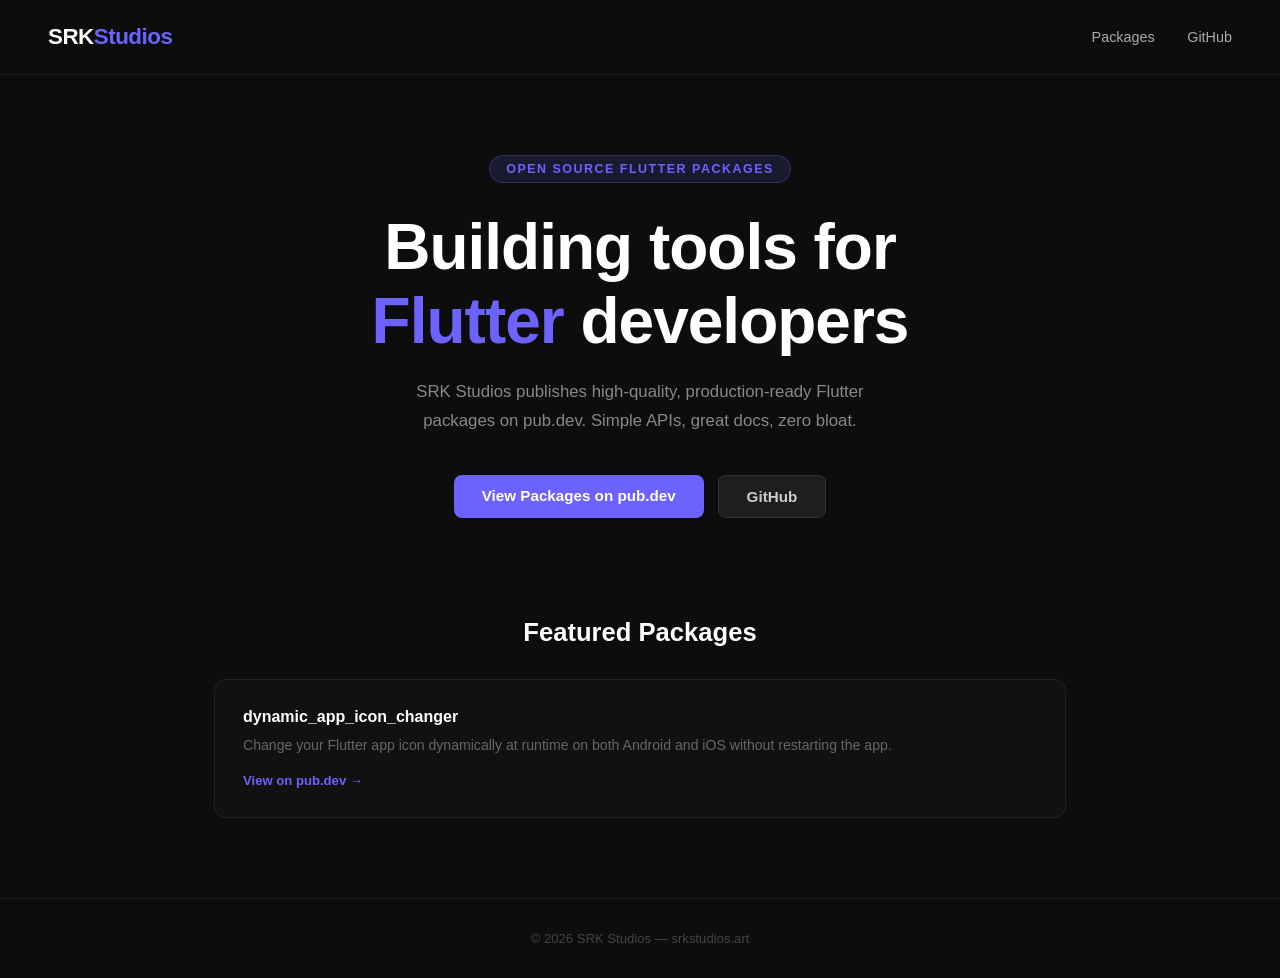
==== index.html @ 160085aa "first commit" ====
<!DOCTYPE html>
<html lang="en">
<head>
  <meta charset="UTF-8" />
  <meta name="viewport" content="width=device-width, initial-scale=1.0" />
  <title>SRK Studios</title>
  <style>
    *, *::before, *::after { box-sizing: border-box; margin: 0; padding: 0; }

    body {
      font-family: -apple-system, BlinkMacSystemFont, "Segoe UI", Roboto, sans-serif;
      background: #0d0d0d;
      color: #f0f0f0;
      min-height: 100vh;
      display: flex;
      flex-direction: column;
    }

    header {
      padding: 24px 48px;
      display: flex;
      align-items: center;
      justify-content: space-between;
      border-bottom: 1px solid #1e1e1e;
    }

    .logo {
      font-size: 1.4rem;
      font-weight: 700;
      letter-spacing: -0.5px;
      color: #fff;
    }

    .logo span {
      color: #6c63ff;
    }

    nav a {
      color: #aaa;
      text-decoration: none;
      margin-left: 28px;
      font-size: 0.9rem;
      transition: color 0.2s;
    }

    nav a:hover { color: #fff; }

    main {
      flex: 1;
      display: flex;
      flex-direction: column;
      align-items: center;
      justify-content: center;
      padding: 80px 24px;
      text-align: center;
    }

    .badge {
      display: inline-block;
      background: #1a1a2e;
      border: 1px solid #6c63ff44;
      color: #6c63ff;
      font-size: 0.78rem;
      font-weight: 600;
      letter-spacing: 1.5px;
      text-transform: uppercase;
      padding: 6px 16px;
      border-radius: 100px;
      margin-bottom: 28px;
    }

    h1 {
      font-size: clamp(2.4rem, 6vw, 4rem);
      font-weight: 800;
      line-height: 1.15;
      letter-spacing: -1px;
      color: #fff;
      max-width: 700px;
    }

    h1 span { color: #6c63ff; }

    p.sub {
      margin-top: 20px;
      color: #888;
      font-size: 1.05rem;
      max-width: 500px;
      line-height: 1.7;
    }

    .cta {
      margin-top: 40px;
      display: flex;
      gap: 14px;
      flex-wrap: wrap;
      justify-content: center;
    }

    .btn {
      padding: 12px 28px;
      border-radius: 8px;
      font-size: 0.95rem;
      font-weight: 600;
      text-decoration: none;
      transition: opacity 0.2s;
    }

    .btn:hover { opacity: 0.85; }

    .btn-primary {
      background: #6c63ff;
      color: #fff;
    }

    .btn-secondary {
      background: #1e1e1e;
      color: #ccc;
      border: 1px solid #333;
    }

    .packages {
      margin-top: 100px;
      width: 100%;
      max-width: 900px;
      padding: 0 24px;
    }

    .packages h2 {
      font-size: 1.6rem;
      font-weight: 700;
      margin-bottom: 32px;
      color: #fff;
    }

    .package-grid {
      display: grid;
      grid-template-columns: repeat(auto-fit, minmax(260px, 1fr));
      gap: 20px;
    }

    .package-card {
      background: #111;
      border: 1px solid #222;
      border-radius: 12px;
      padding: 28px;
      text-align: left;
      transition: border-color 0.2s;
    }

    .package-card:hover { border-color: #6c63ff66; }

    .package-card h3 {
      font-size: 1rem;
      font-weight: 700;
      color: #fff;
      margin-bottom: 8px;
    }

    .package-card p {
      font-size: 0.88rem;
      color: #666;
      line-height: 1.6;
    }

    .package-card a {
      display: inline-block;
      margin-top: 16px;
      font-size: 0.82rem;
      color: #6c63ff;
      text-decoration: none;
      font-weight: 600;
    }

    .package-card a:hover { text-decoration: underline; }

    footer {
      padding: 32px 48px;
      border-top: 1px solid #1e1e1e;
      text-align: center;
      color: #444;
      font-size: 0.82rem;
    }
  </style>
</head>
<body>

  <header>
    <div class="logo">SRK<span>Studios</span></div>
    <nav>
      <a href="https://pub.dev/publishers/srkstudios.art/packages" target="_blank">Packages</a>
      <a href="https://github.com/angryevilloser3086" target="_blank">GitHub</a>
    </nav>
  </header>

  <main>
    <div class="badge">Open Source Flutter Packages</div>
    <h1>Building tools for <span>Flutter</span> developers</h1>
    <p class="sub">
      SRK Studios publishes high-quality, production-ready Flutter packages
      on pub.dev. Simple APIs, great docs, zero bloat.
    </p>
    <div class="cta">
      <a class="btn btn-primary" href="https://pub.dev/publishers/srkstudios.art/packages" target="_blank">
        View Packages on pub.dev
      </a>
      <a class="btn btn-secondary" href="https://github.com/angryevilloser3086" target="_blank">
        GitHub
      </a>
    </div>

    <div class="packages">
      <h2>Featured Packages</h2>
      <div class="package-grid">
        <div class="package-card">
          <h3>dynamic_app_icon_changer</h3>
          <p>Change your Flutter app icon dynamically at runtime on both Android and iOS without restarting the app.</p>
          <a href="https://pub.dev/packages/dynamic_app_icon_changer" target="_blank">View on pub.dev →</a>
        </div>
      </div>
    </div>
  </main>

  <footer>
    &copy; 2026 SRK Studios &mdash; srkstudios.art
  </footer>

</body>
</html>
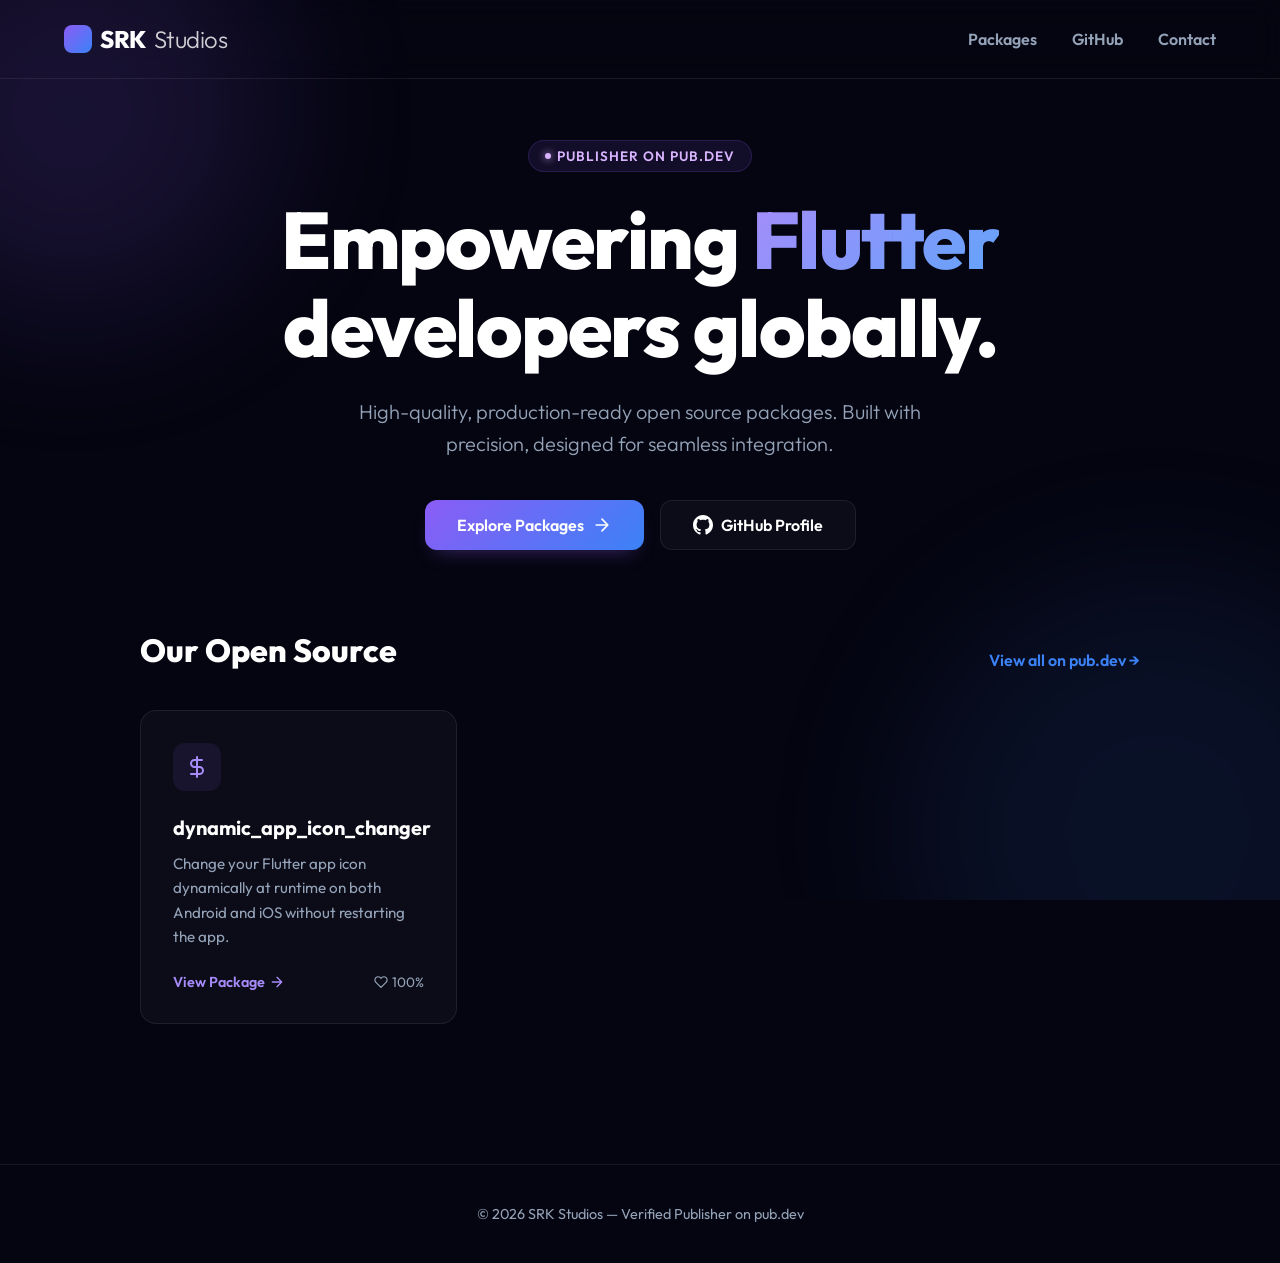
==== commit a4298bc9: "feat: Redesign the landing page with a modern aesthetic, ambient background effects, and updated con" ====
--- a/index.html
+++ b/index.html
@@ -1,228 +1,497 @@
 <!DOCTYPE html>
 <html lang="en">
 <head>
-  <meta charset="UTF-8" />
-  <meta name="viewport" content="width=device-width, initial-scale=1.0" />
-  <title>SRK Studios</title>
-  <style>
-    *, *::before, *::after { box-sizing: border-box; margin: 0; padding: 0; }
-
-    body {
-      font-family: -apple-system, BlinkMacSystemFont, "Segoe UI", Roboto, sans-serif;
-      background: #0d0d0d;
-      color: #f0f0f0;
-      min-height: 100vh;
-      display: flex;
-      flex-direction: column;
-    }
-
-    header {
-      padding: 24px 48px;
-      display: flex;
-      align-items: center;
-      justify-content: space-between;
-      border-bottom: 1px solid #1e1e1e;
-    }
-
-    .logo {
-      font-size: 1.4rem;
-      font-weight: 700;
-      letter-spacing: -0.5px;
-      color: #fff;
-    }
-
-    .logo span {
-      color: #6c63ff;
-    }
-
-    nav a {
-      color: #aaa;
-      text-decoration: none;
-      margin-left: 28px;
-      font-size: 0.9rem;
-      transition: color 0.2s;
-    }
-
-    nav a:hover { color: #fff; }
-
-    main {
-      flex: 1;
-      display: flex;
-      flex-direction: column;
-      align-items: center;
-      justify-content: center;
-      padding: 80px 24px;
-      text-align: center;
-    }
-
-    .badge {
-      display: inline-block;
-      background: #1a1a2e;
-      border: 1px solid #6c63ff44;
-      color: #6c63ff;
-      font-size: 0.78rem;
-      font-weight: 600;
-      letter-spacing: 1.5px;
-      text-transform: uppercase;
-      padding: 6px 16px;
-      border-radius: 100px;
-      margin-bottom: 28px;
-    }
-
-    h1 {
-      font-size: clamp(2.4rem, 6vw, 4rem);
-      font-weight: 800;
-      line-height: 1.15;
-      letter-spacing: -1px;
-      color: #fff;
-      max-width: 700px;
-    }
-
-    h1 span { color: #6c63ff; }
-
-    p.sub {
-      margin-top: 20px;
-      color: #888;
-      font-size: 1.05rem;
-      max-width: 500px;
-      line-height: 1.7;
-    }
-
-    .cta {
-      margin-top: 40px;
-      display: flex;
-      gap: 14px;
-      flex-wrap: wrap;
-      justify-content: center;
-    }
-
-    .btn {
-      padding: 12px 28px;
-      border-radius: 8px;
-      font-size: 0.95rem;
-      font-weight: 600;
-      text-decoration: none;
-      transition: opacity 0.2s;
-    }
-
-    .btn:hover { opacity: 0.85; }
-
-    .btn-primary {
-      background: #6c63ff;
-      color: #fff;
-    }
-
-    .btn-secondary {
-      background: #1e1e1e;
-      color: #ccc;
-      border: 1px solid #333;
-    }
-
-    .packages {
-      margin-top: 100px;
-      width: 100%;
-      max-width: 900px;
-      padding: 0 24px;
-    }
-
-    .packages h2 {
-      font-size: 1.6rem;
-      font-weight: 700;
-      margin-bottom: 32px;
-      color: #fff;
-    }
-
-    .package-grid {
-      display: grid;
-      grid-template-columns: repeat(auto-fit, minmax(260px, 1fr));
-      gap: 20px;
-    }
-
-    .package-card {
-      background: #111;
-      border: 1px solid #222;
-      border-radius: 12px;
-      padding: 28px;
-      text-align: left;
-      transition: border-color 0.2s;
-    }
-
-    .package-card:hover { border-color: #6c63ff66; }
-
-    .package-card h3 {
-      font-size: 1rem;
-      font-weight: 700;
-      color: #fff;
-      margin-bottom: 8px;
-    }
-
-    .package-card p {
-      font-size: 0.88rem;
-      color: #666;
-      line-height: 1.6;
-    }
-
-    .package-card a {
-      display: inline-block;
-      margin-top: 16px;
-      font-size: 0.82rem;
-      color: #6c63ff;
-      text-decoration: none;
-      font-weight: 600;
-    }
-
-    .package-card a:hover { text-decoration: underline; }
-
-    footer {
-      padding: 32px 48px;
-      border-top: 1px solid #1e1e1e;
-      text-align: center;
-      color: #444;
-      font-size: 0.82rem;
-    }
-  </style>
+    <meta charset="UTF-8" />
+    <meta name="viewport" content="width=device-width, initial-scale=1.0" />
+    <meta name="description" content="SRK Studios - High-quality Open Source Flutter Packages." />
+    <title>SRK Studios | Open Source Flutter Packages</title>
+    <!-- Fonts -->
+    <link rel="preconnect" href="https://fonts.googleapis.com">
+    <link rel="preconnect" href="https://fonts.gstatic.com" crossorigin>
+    <link href="https://fonts.googleapis.com/css2?family=Outfit:wght@300;400;600;800&display=swap" rel="stylesheet">
+    <style>
+        :root {
+            --bg-color: #050511;
+            --text-primary: #ffffff;
+            --text-secondary: #94a3b8;
+            --accent-glow: rgba(139, 92, 246, 0.4);
+            --accent-color: #8b5cf6;
+            --accent-secondary: #3b82f6;
+            --card-bg: rgba(255, 255, 255, 0.03);
+            --card-border: rgba(255, 255, 255, 0.08);
+            --transition: all 0.3s cubic-bezier(0.4, 0, 0.2, 1);
+        }
+
+        * {
+            margin: 0;
+            padding: 0;
+            box-sizing: border-box;
+            font-family: 'Outfit', sans-serif;
+        }
+
+        body {
+            background-color: var(--bg-color);
+            color: var(--text-primary);
+            overflow-x: hidden;
+            min-height: 100vh;
+            display: flex;
+            flex-direction: column;
+        }
+
+        /* Ambient Background */
+        .ambient-bg {
+            position: fixed;
+            top: 0;
+            left: 0;
+            width: 100vw;
+            height: 100vh;
+            z-index: -1;
+            overflow: hidden;
+        }
+
+        .orb {
+            position: absolute;
+            border-radius: 50%;
+            filter: blur(80px);
+            opacity: 0.5;
+            animation: float 20s infinite ease-in-out alternate;
+        }
+
+        .orb-1 {
+            width: 400px;
+            height: 400px;
+            background: rgba(139, 92, 246, 0.3);
+            top: -10%;
+            left: -10%;
+        }
+
+        .orb-2 {
+            width: 500px;
+            height: 500px;
+            background: rgba(59, 130, 246, 0.2);
+            bottom: -20%;
+            right: -10%;
+            animation-delay: -5s;
+        }
+
+        @keyframes float {
+            0% { transform: translate(0, 0) scale(1); }
+            50% { transform: translate(50px, 50px) scale(1.1); }
+            100% { transform: translate(-30px, 80px) scale(0.9); }
+        }
+
+        /* Header */
+        header {
+            padding: 24px 5%;
+            display: flex;
+            justify-content: space-between;
+            align-items: center;
+            backdrop-filter: blur(12px);
+            -webkit-backdrop-filter: blur(12px);
+            border-bottom: 1px solid var(--card-border);
+            position: fixed;
+            width: 100%;
+            top: 0;
+            z-index: 100;
+        }
+
+        .logo {
+            font-size: 1.5rem;
+            font-weight: 800;
+            letter-spacing: -0.5px;
+            display: flex;
+            align-items: center;
+            gap: 8px;
+        }
+
+        .logo-icon {
+            width: 28px;
+            height: 28px;
+            background: linear-gradient(135deg, var(--accent-color), var(--accent-secondary));
+            border-radius: 8px;
+            display: inline-block;
+        }
+
+        nav a {
+            color: var(--text-secondary);
+            text-decoration: none;
+            margin-left: 32px;
+            font-size: 1rem;
+            font-weight: 600;
+            transition: var(--transition);
+        }
+
+        nav a:hover {
+            color: var(--text-primary);
+            text-shadow: 0 0 10px rgba(255,255,255,0.3);
+        }
+
+        /* Main Content */
+        main {
+            flex: 1;
+            padding: 140px 5% 80px;
+            display: flex;
+            flex-direction: column;
+            align-items: center;
+        }
+
+        /* Hero */
+        .hero {
+            text-align: center;
+            max-width: 800px;
+            margin-bottom: 80px;
+            animation: fadeUp 1s cubic-bezier(0.16, 1, 0.3, 1) forwards;
+            opacity: 0;
+            transform: translateY(30px);
+        }
+
+        .badge {
+            display: inline-flex;
+            align-items: center;
+            gap: 6px;
+            background: rgba(139, 92, 246, 0.1);
+            border: 1px solid rgba(139, 92, 246, 0.2);
+            color: #d8b4fe;
+            padding: 6px 16px;
+            border-radius: 100px;
+            font-size: 0.85rem;
+            font-weight: 600;
+            letter-spacing: 1px;
+            text-transform: uppercase;
+            margin-bottom: 24px;
+        }
+
+        .badge::before {
+            content: '';
+            width: 6px;
+            height: 6px;
+            background-color: #d8b4fe;
+            border-radius: 50%;
+            box-shadow: 0 0 8px #d8b4fe;
+        }
+
+        h1 {
+            font-size: clamp(3rem, 8vw, 5rem);
+            font-weight: 800;
+            line-height: 1.1;
+            letter-spacing: -1.5px;
+            margin-bottom: 24px;
+        }
+
+        h1 .gradient-text {
+            background: linear-gradient(135deg, #a78bfa 0%, #60a5fa 100%);
+            -webkit-background-clip: text;
+            -webkit-text-fill-color: transparent;
+            background-clip: text;
+        }
+
+        .sub-desc {
+            font-size: clamp(1.1rem, 3vw, 1.25rem);
+            color: var(--text-secondary);
+            line-height: 1.6;
+            margin-bottom: 40px;
+            font-weight: 300;
+            max-width: 600px;
+            margin-inline: auto;
+        }
+
+        .cta-group {
+            display: flex;
+            gap: 16px;
+            justify-content: center;
+            flex-wrap: wrap;
+        }
+
+        .btn {
+            padding: 14px 32px;
+            border-radius: 12px;
+            font-size: 1rem;
+            font-weight: 600;
+            text-decoration: none;
+            transition: var(--transition);
+            display: inline-flex;
+            align-items: center;
+            gap: 8px;
+        }
+
+        .btn-primary {
+            background: linear-gradient(135deg, var(--accent-color), var(--accent-secondary));
+            color: #fff;
+            box-shadow: 0 10px 20px -10px var(--accent-glow);
+        }
+
+        .btn-primary:hover {
+            transform: translateY(-2px);
+            box-shadow: 0 15px 25px -10px var(--accent-glow);
+            filter: brightness(1.1);
+        }
+
+        .btn-secondary {
+            background: var(--card-bg);
+            color: var(--text-primary);
+            border: 1px solid var(--card-border);
+            backdrop-filter: blur(10px);
+        }
+
+        .btn-secondary:hover {
+            background: rgba(255, 255, 255, 0.08);
+            transform: translateY(-2px);
+        }
+
+        /* Packages Section */
+        .packages {
+            width: 100%;
+            max-width: 1000px;
+            animation: fadeUp 1s cubic-bezier(0.16, 1, 0.3, 1) 0.2s forwards;
+            opacity: 0;
+            transform: translateY(30px);
+        }
+
+        .section-header {
+            display: flex;
+            justify-content: space-between;
+            align-items: flex-end;
+            margin-bottom: 40px;
+        }
+
+        .packages h2 {
+            font-size: 2rem;
+            font-weight: 800;
+        }
+
+        .view-all {
+            color: var(--accent-secondary);
+            font-weight: 600;
+            text-decoration: none;
+        }
+
+        .view-all:hover {
+            text-decoration: underline;
+        }
+
+        .grid {
+            display: grid;
+            grid-template-columns: repeat(auto-fill, minmax(300px, 1fr));
+            gap: 24px;
+        }
+
+        .card {
+            background: var(--card-bg);
+            border: 1px solid var(--card-border);
+            border-radius: 16px;
+            padding: 32px;
+            backdrop-filter: blur(10px);
+            transition: var(--transition);
+            position: relative;
+            overflow: hidden;
+            display: flex;
+            flex-direction: column;
+        }
+
+        .card::before {
+            content: '';
+            position: absolute;
+            top: 0;
+            left: 0;
+            width: 100%;
+            height: 4px;
+            background: linear-gradient(90deg, var(--accent-color), var(--accent-secondary));
+            opacity: 0;
+            transition: var(--transition);
+        }
+
+        .card:hover {
+            transform: translateY(-5px);
+            border-color: rgba(139, 92, 246, 0.3);
+            box-shadow: 0 20px 40px -20px rgba(0,0,0,0.5);
+        }
+
+        .card:hover::before {
+            opacity: 1;
+        }
+
+        .card-icon {
+            width: 48px;
+            height: 48px;
+            background: rgba(139, 92, 246, 0.1);
+            border-radius: 12px;
+            display: flex;
+            align-items: center;
+            justify-content: center;
+            margin-bottom: 24px;
+            color: #a78bfa;
+        }
+
+        .card h3 {
+            font-size: 1.25rem;
+            margin-bottom: 12px;
+        }
+
+        .card p {
+            color: var(--text-secondary);
+            font-size: 0.95rem;
+            line-height: 1.6;
+            margin-bottom: 24px;
+            flex-grow: 1;
+        }
+
+        .card-footer {
+            display: flex;
+            align-items: center;
+            justify-content: space-between;
+            margin-top: auto;
+        }
+
+        .card-link {
+            color: #a78bfa;
+            font-weight: 600;
+            text-decoration: none;
+            font-size: 0.9rem;
+            display: inline-flex;
+            align-items: center;
+            gap: 4px;
+            transition: var(--transition);
+        }
+
+        .card-link:hover {
+            color: #fff;
+            gap: 8px;
+        }
+
+        .stats {
+            display: flex;
+            gap: 12px;
+            font-size: 0.85rem;
+            color: var(--text-secondary);
+        }
+
+        .stat {
+            display: flex;
+            align-items: center;
+            gap: 4px;
+        }
+
+        /* Footer */
+        footer {
+            padding: 40px 5%;
+            text-align: center;
+            border-top: 1px solid var(--card-border);
+            color: var(--text-secondary);
+            font-size: 0.9rem;
+            margin-top: 60px;
+        }
+
+        /* Animations */
+        @keyframes fadeUp {
+            from { opacity: 0; transform: translateY(30px); }
+            to { opacity: 1; transform: translateY(0); }
+        }
+
+        @media (max-width: 768px) {
+            header {
+                flex-direction: column;
+                gap: 16px;
+                padding: 16px;
+            }
+            nav {
+                display: flex;
+                gap: 16px;
+            }
+            nav a {
+                margin-left: 0;
+            }
+            main {
+                padding-top: 120px;
+            }
+        }
+    </style>
 </head>
 <body>
 
-  <header>
-    <div class="logo">SRK<span>Studios</span></div>
-    <nav>
-      <a href="https://pub.dev/publishers/srkstudios.art/packages" target="_blank">Packages</a>
-      <a href="https://github.com/angryevilloser3086" target="_blank">GitHub</a>
-    </nav>
-  </header>
-
-  <main>
-    <div class="badge">Open Source Flutter Packages</div>
-    <h1>Building tools for <span>Flutter</span> developers</h1>
-    <p class="sub">
-      SRK Studios publishes high-quality, production-ready Flutter packages
-      on pub.dev. Simple APIs, great docs, zero bloat.
-    </p>
-    <div class="cta">
-      <a class="btn btn-primary" href="https://pub.dev/publishers/srkstudios.art/packages" target="_blank">
-        View Packages on pub.dev
-      </a>
-      <a class="btn btn-secondary" href="https://github.com/angryevilloser3086" target="_blank">
-        GitHub
-      </a>
+    <div class="ambient-bg">
+        <div class="orb orb-1"></div>
+        <div class="orb orb-2"></div>
     </div>
 
-    <div class="packages">
-      <h2>Featured Packages</h2>
-      <div class="package-grid">
-        <div class="package-card">
-          <h3>dynamic_app_icon_changer</h3>
-          <p>Change your Flutter app icon dynamically at runtime on both Android and iOS without restarting the app.</p>
-          <a href="https://pub.dev/packages/dynamic_app_icon_changer" target="_blank">View on pub.dev →</a>
+    <header>
+        <div class="logo">
+            <span class="logo-icon"></span>
+            SRK<span style="font-weight:300;opacity:0.8;">Studios</span>
         </div>
-      </div>
-    </div>
-  </main>
-
-  <footer>
-    &copy; 2026 SRK Studios &mdash; srkstudios.art
-  </footer>
-
+        <nav>
+            <a href="#packages">Packages</a>
+            <a href="https://github.com/angryevilloser3086" target="_blank">GitHub</a>
+            <a href="mailto:contact@srkstudios.art">Contact</a>
+        </nav>
+    </header>
+
+    <main>
+        <div class="hero">
+            <div class="badge">Publisher on pub.dev</div>
+            <h1>Empowering <span class="gradient-text">Flutter</span> developers globally.</h1>
+            <p class="sub-desc">
+                High-quality, production-ready open source packages. 
+                Built with precision, designed for seamless integration.
+            </p>
+            <div class="cta-group">
+                <a href="https://pub.dev/publishers/srkstudios.art/packages" class="btn btn-primary" target="_blank">
+                    Explore Packages
+                    <svg width="20" height="20" viewBox="0 0 24 24" fill="none" stroke="currentColor" stroke-width="2" stroke-linecap="round" stroke-linejoin="round"><path d="M5 12h14M12 5l7 7-7 7"/></svg>
+                </a>
+                <a href="https://github.com/angryevilloser3086" class="btn btn-secondary" target="_blank">
+                    <svg width="20" height="20" viewBox="0 0 24 24" fill="currentColor"><path d="M12 0c-6.626 0-12 5.373-12 12 0 5.302 3.438 9.8 8.207 11.387.599.111.793-.261.793-.577v-2.234c-3.338.726-4.033-1.416-4.033-1.416-.546-1.387-1.333-1.756-1.333-1.756-1.089-.745.083-.729.083-.729 1.205.084 1.839 1.237 1.839 1.237 1.07 1.834 2.807 1.304 3.492.997.107-.775.418-1.305.762-1.604-2.665-.305-5.467-1.334-5.467-5.931 0-1.311.469-2.381 1.236-3.221-.124-.303-.535-1.524.117-3.176 0 0 1.008-.322 3.301 1.23.957-.266 1.983-.399 3.003-.404 1.02.005 2.047.138 3.006.404 2.291-1.552 3.297-1.23 3.297-1.23.653 1.653.242 2.874.118 3.176.77.84 1.235 1.911 1.235 3.221 0 4.609-2.807 5.624-5.479 5.921.43.372.823 1.102.823 2.222v3.293c0 .319.192.694.801.576 4.765-1.589 8.199-6.086 8.199-11.386 0-6.627-5.373-12-12-12z"/></svg>
+                    GitHub Profile
+                </a>
+            </div>
+        </div>
+
+        <div class="packages" id="packages">
+            <div class="section-header">
+                <h2>Our Open Source</h2>
+                <a href="https://pub.dev/publishers/srkstudios.art/packages" class="view-all" target="_blank">View all on pub.dev →</a>
+            </div>
+            
+            <div class="grid">
+                <!-- Package 1 -->
+                <div class="card">
+                    <div class="card-icon">
+                        <svg width="24" height="24" viewBox="0 0 24 24" fill="none" stroke="currentColor" stroke-width="2" stroke-linecap="round" stroke-linejoin="round"><path d="M12 2v20M17 5H9.5a3.5 3.5 0 0 0 0 7h5a3.5 3.5 0 0 1 0 7H6"/></svg>
+                    </div>
+                    <h3>dynamic_app_icon_changer</h3>
+                    <p>Change your Flutter app icon dynamically at runtime on both Android and iOS without restarting the app.</p>
+                    <div class="card-footer">
+                        <a href="https://pub.dev/packages/dynamic_app_icon_changer" class="card-link" target="_blank">
+                            View Package
+                            <svg width="16" height="16" viewBox="0 0 24 24" fill="none" stroke="currentColor" stroke-width="2" stroke-linecap="round" stroke-linejoin="round"><path d="M5 12h14M12 5l7 7-7 7"/></svg>
+                        </a>
+                        <div class="stats">
+                            <div class="stat">
+                                <svg width="14" height="14" viewBox="0 0 24 24" fill="none" stroke="currentColor" stroke-width="2"><path d="M20.84 4.61a5.5 5.5 0 0 0-7.78 0L12 5.67l-1.06-1.06a5.5 5.5 0 0 0-7.78 7.78l1.06 1.06L12 21.23l7.78-7.78 1.06-1.06a5.5 5.5 0 0 0 0-7.78z"/></svg>
+                                100%
+                            </div>
+                        </div>
+                    </div>
+                </div>
+
+                <!-- Add more packages here in the future if needed -->
+            </div>
+        </div>
+    </main>
+
+    <footer>
+        <p>&copy; 2026 SRK Studios &mdash; Verified Publisher on pub.dev</p>
+    </footer>
+
+    <script>
+        // Micro-animations for interacting with the page
+        document.querySelectorAll('a[href^="#"]').forEach(anchor => {
+            anchor.addEventListener('click', function (e) {
+                e.preventDefault();
+                document.querySelector(this.getAttribute('href')).scrollIntoView({
+                    behavior: 'smooth'
+                });
+            });
+        });
+    </script>
 </body>
 </html>
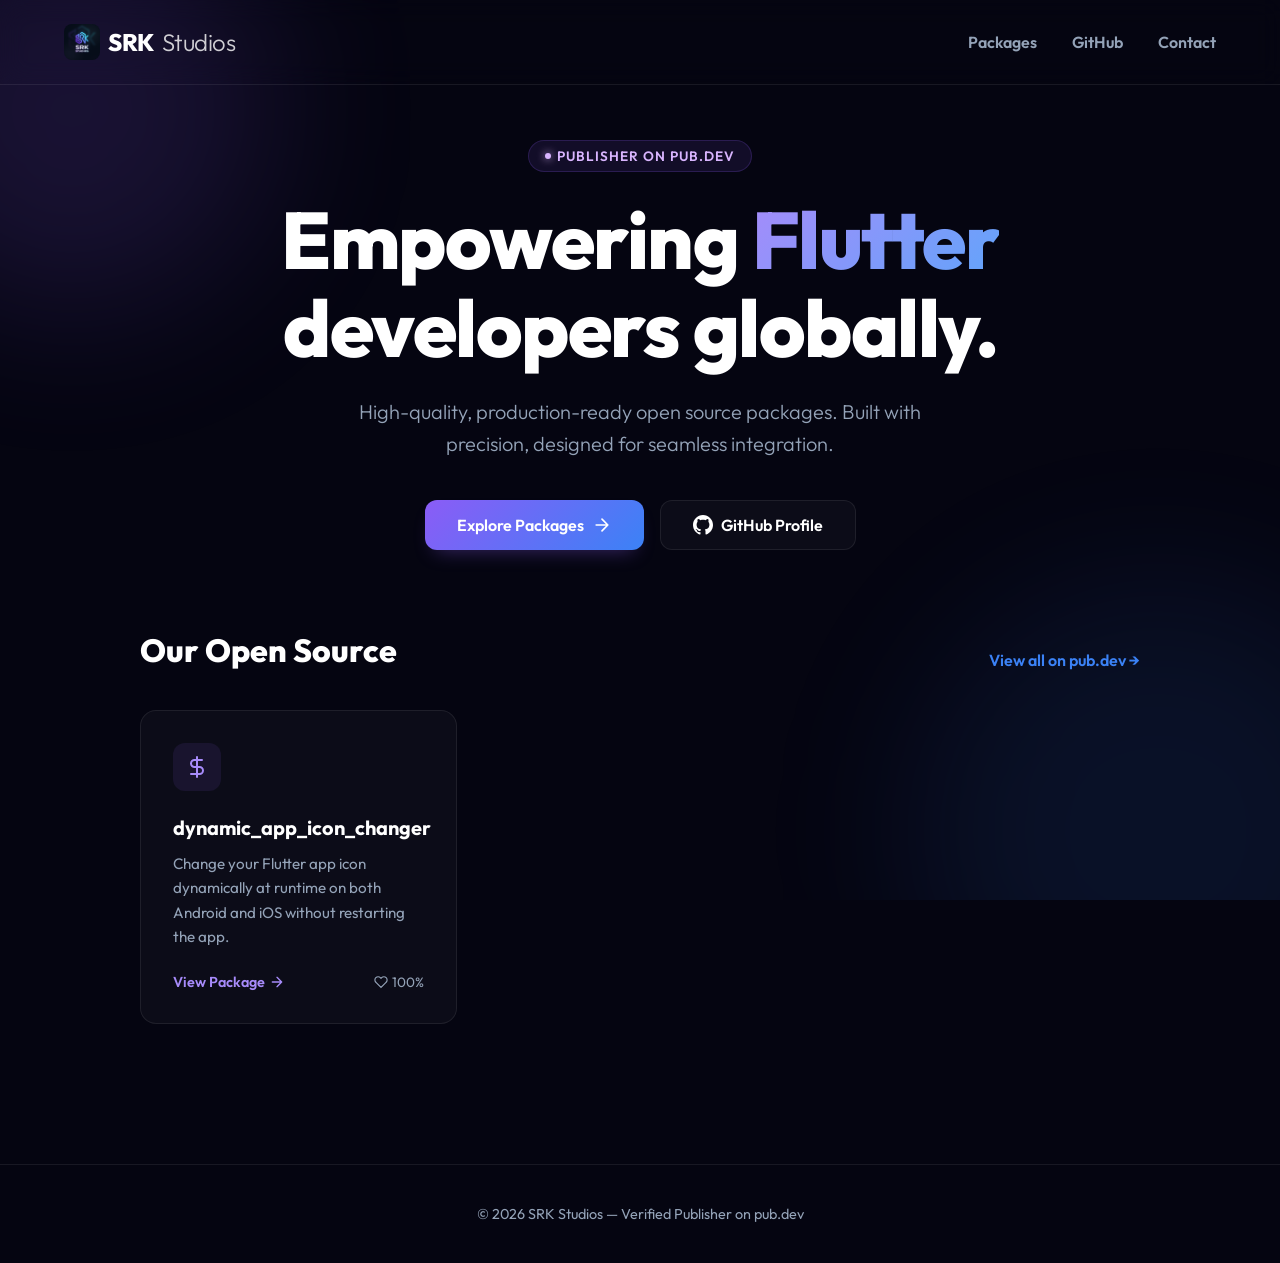
==== commit 42bbe9c3: "feat: Add application and SRK Studios logo images." ====
--- a/index.html
+++ b/index.html
@@ -104,10 +104,9 @@
             gap: 8px;
         }
 
-        .logo-icon {
-            width: 28px;
-            height: 28px;
-            background: linear-gradient(135deg, var(--accent-color), var(--accent-secondary));
+        .logo-img {
+            height: 36px;
+            width: auto;
             border-radius: 8px;
             display: inline-block;
         }
@@ -415,7 +414,7 @@
 
     <header>
         <div class="logo">
-            <span class="logo-icon"></span>
+            <img class="logo-img" src="logo.png" alt="SRK Studios Logo">
             SRK<span style="font-weight:300;opacity:0.8;">Studios</span>
         </div>
         <nav>
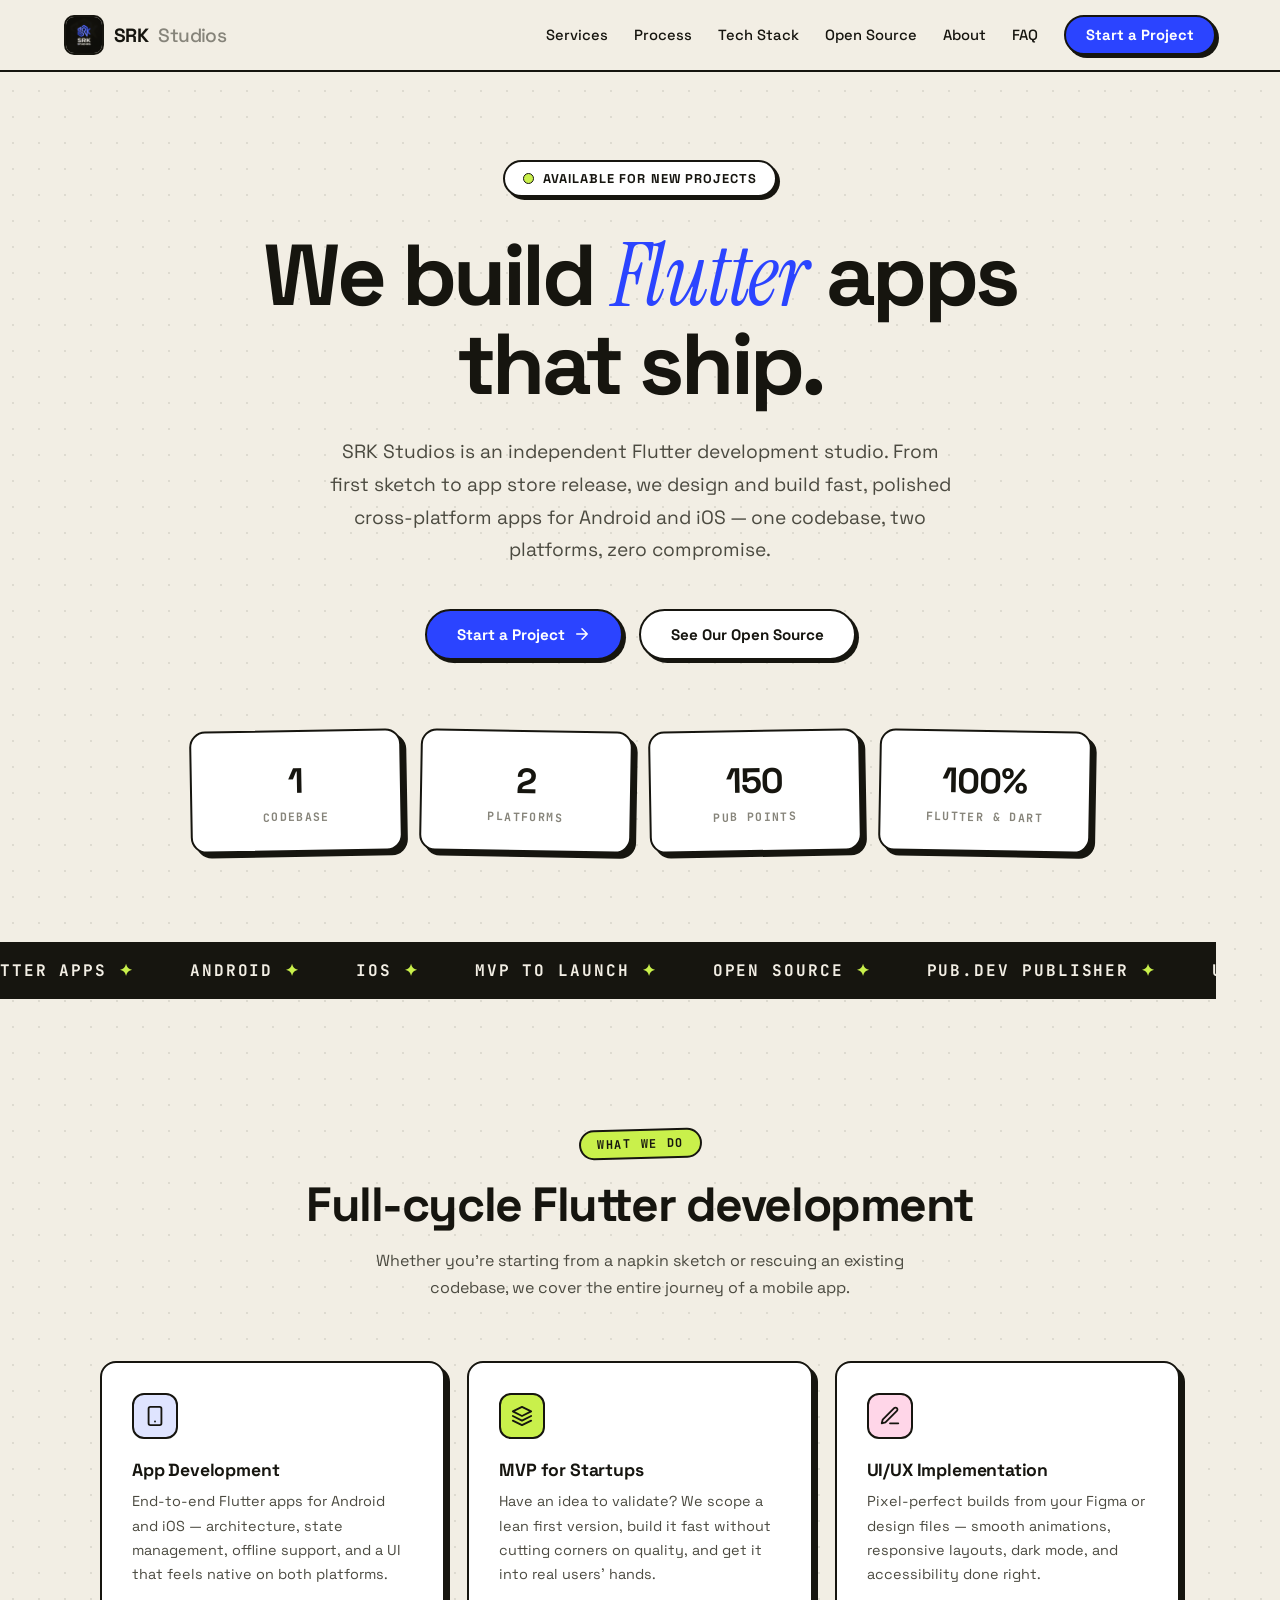
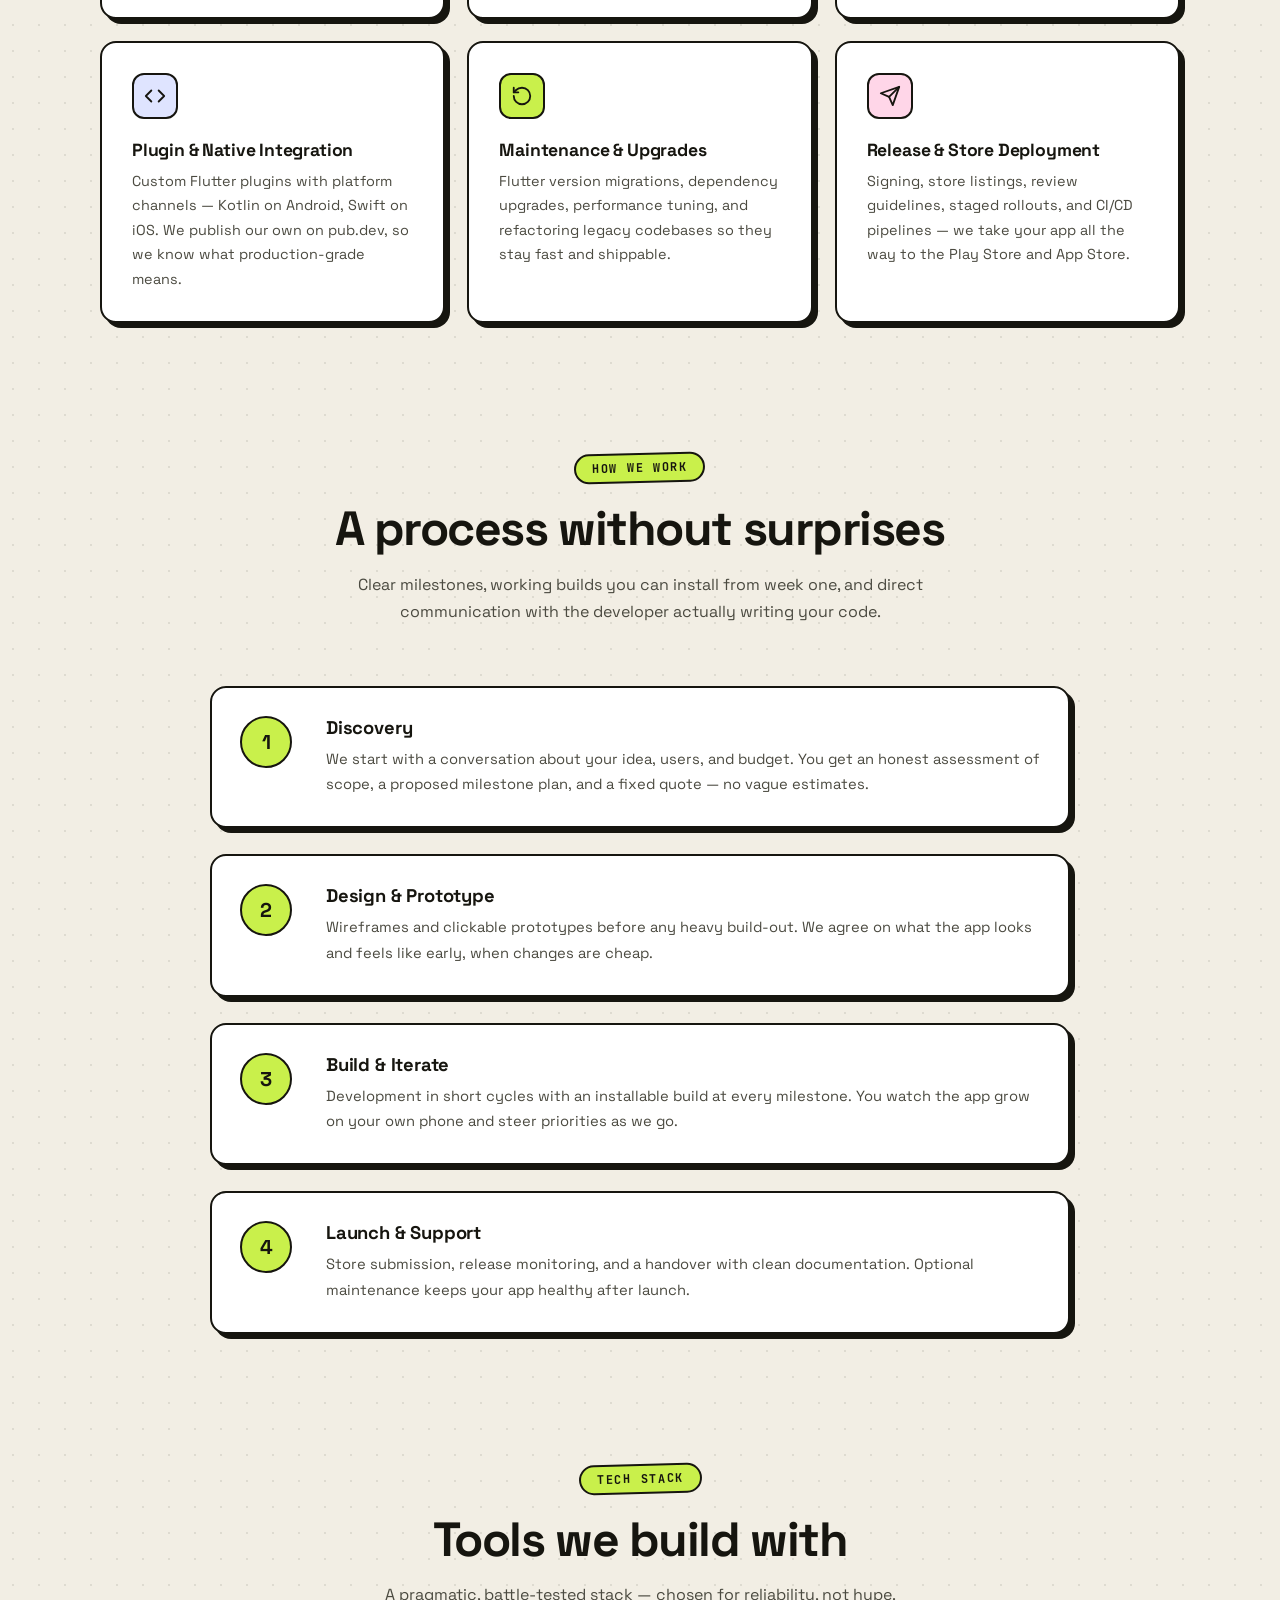
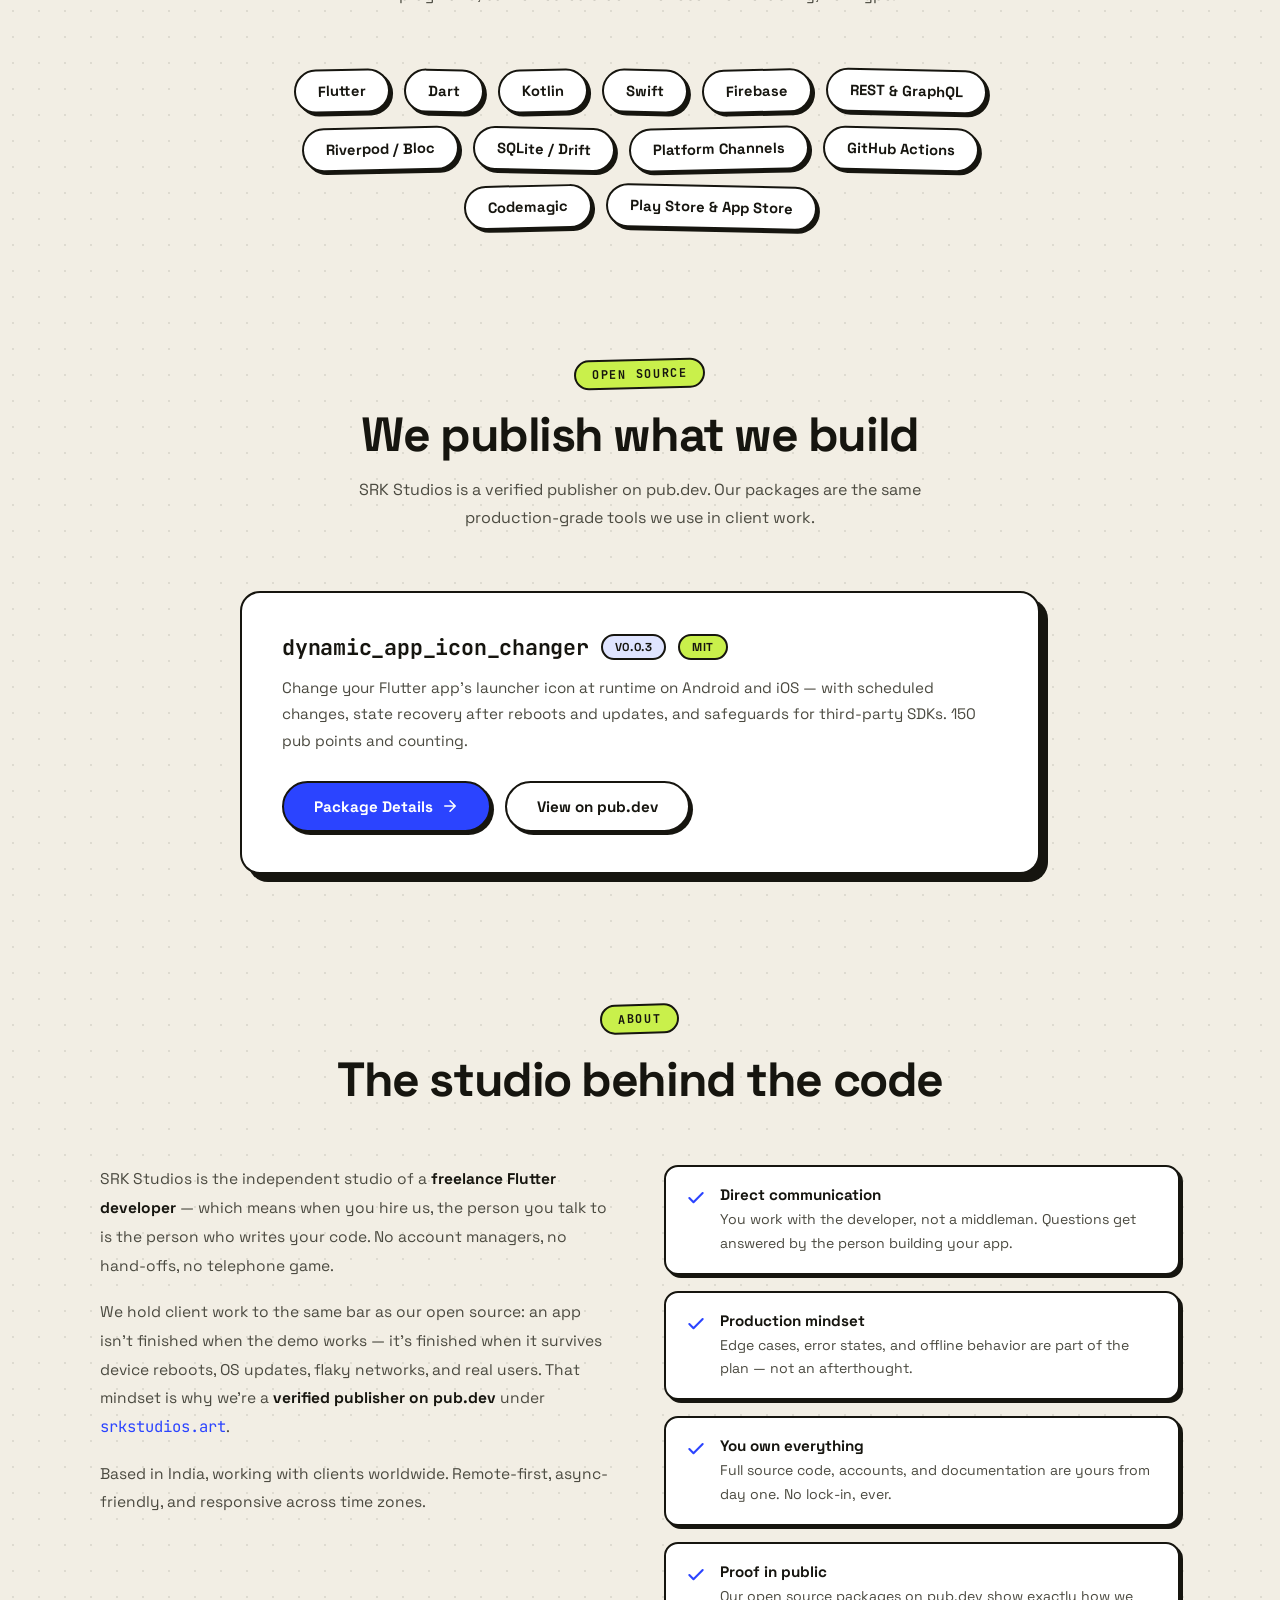
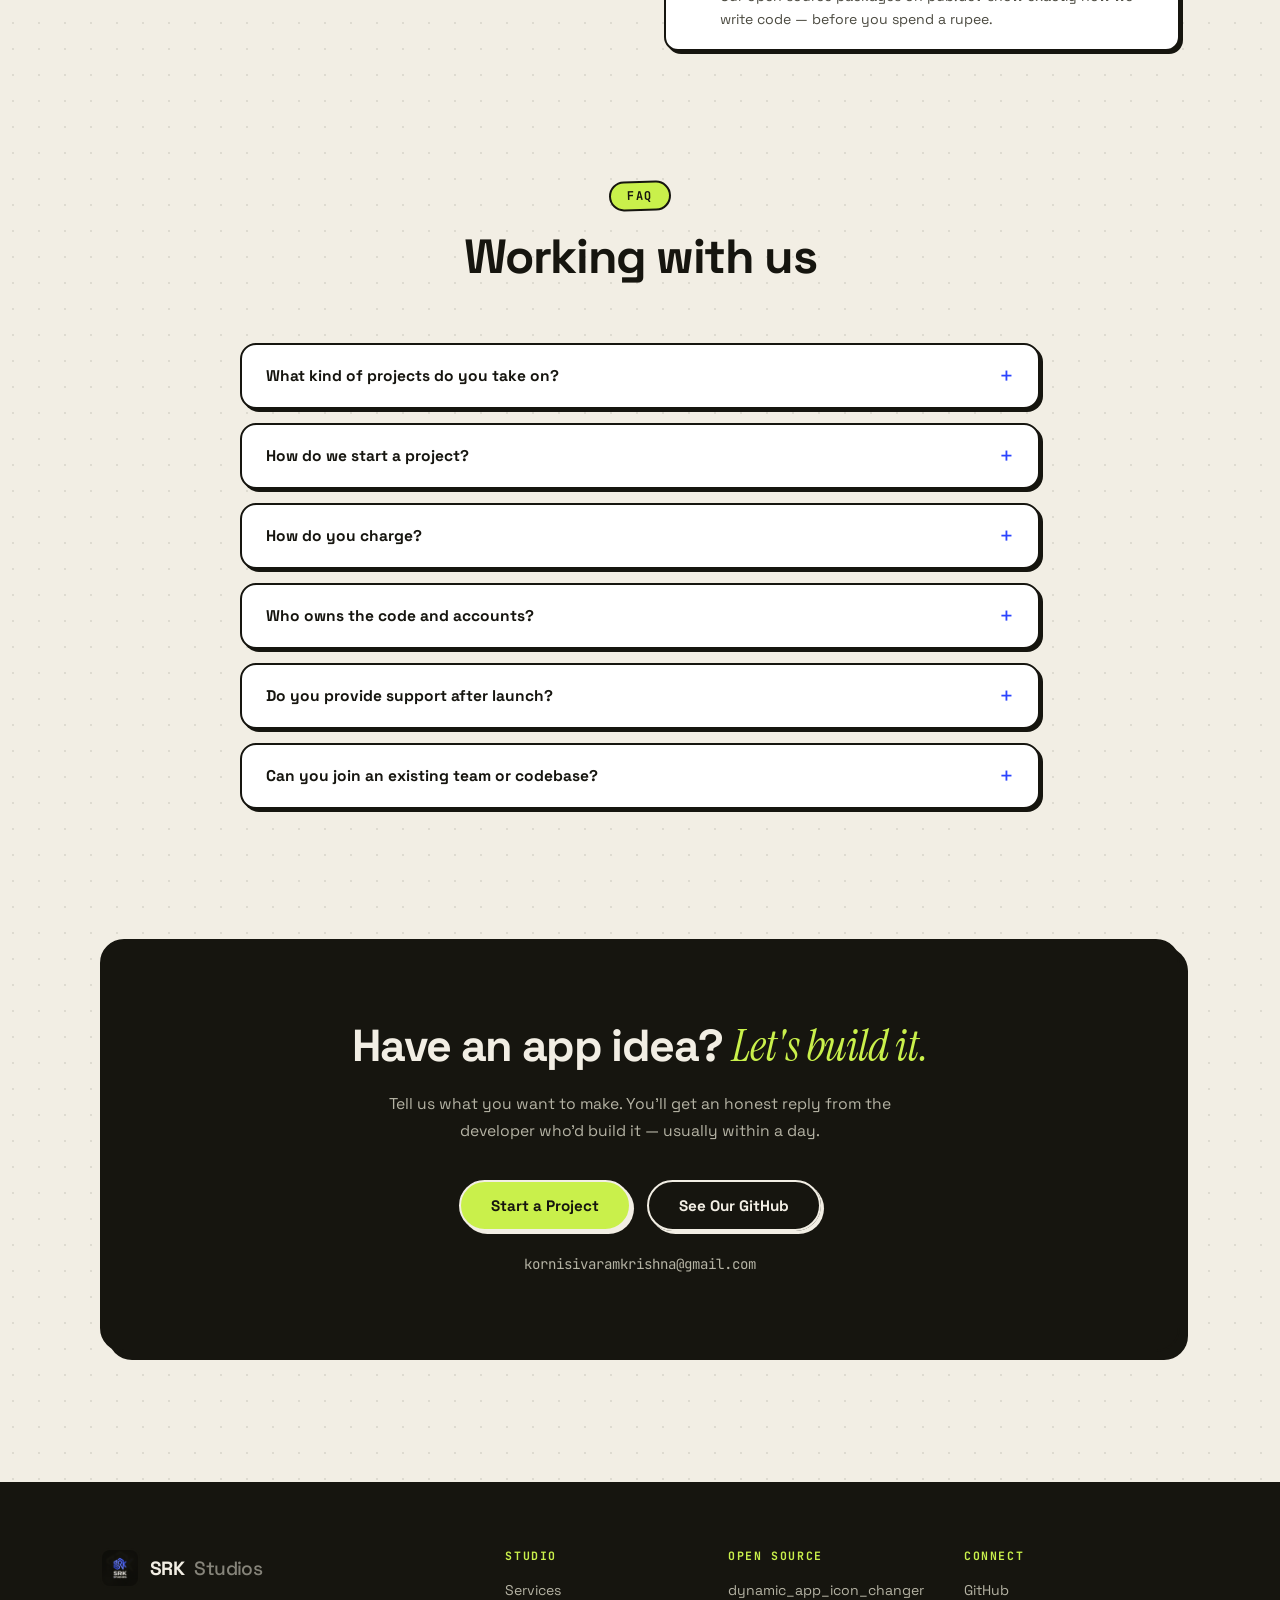
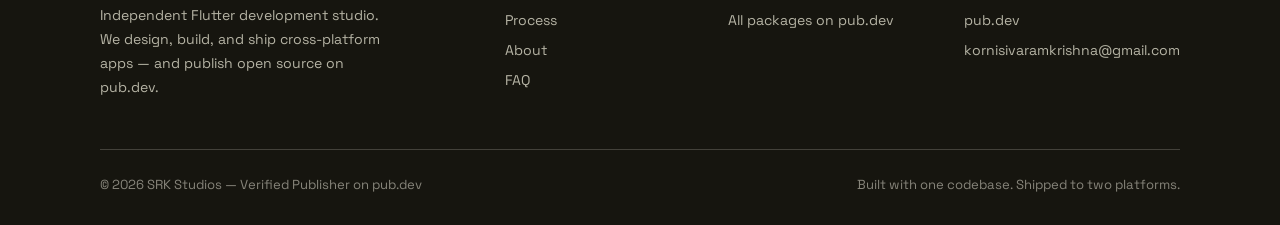
==== commit ceca2096: "feat: Redesign site as studio portfolio with packages sub-route - Rework the landing page into a fre" ====
--- a/index.html
+++ b/index.html
@@ -3,494 +3,383 @@
 <head>
     <meta charset="UTF-8" />
     <meta name="viewport" content="width=device-width, initial-scale=1.0" />
-    <meta name="description" content="SRK Studios - High-quality Open Source Flutter Packages." />
-    <title>SRK Studios | Open Source Flutter Packages</title>
+    <meta name="description" content="SRK Studios — Independent Flutter development studio. We design, build, and ship high-quality cross-platform apps for Android and iOS, and publish open source packages on pub.dev." />
+    <meta name="keywords" content="Flutter developer, freelance Flutter, Flutter app development, cross-platform apps, Dart, SRK Studios" />
+    <meta property="og:title" content="SRK Studios | Flutter App Development Studio" />
+    <meta property="og:description" content="We design, build, and ship high-quality Flutter apps for Android and iOS — from idea to app store." />
+    <meta property="og:type" content="website" />
+    <meta property="og:url" content="https://srkstudios.art" />
+    <title>SRK Studios | Flutter App Development Studio</title>
+    <link rel="icon" type="image/png" href="/logo.png" />
     <!-- Fonts -->
     <link rel="preconnect" href="https://fonts.googleapis.com">
     <link rel="preconnect" href="https://fonts.gstatic.com" crossorigin>
-    <link href="https://fonts.googleapis.com/css2?family=Outfit:wght@300;400;600;800&display=swap" rel="stylesheet">
-    <style>
-        :root {
-            --bg-color: #050511;
-            --text-primary: #ffffff;
-            --text-secondary: #94a3b8;
-            --accent-glow: rgba(139, 92, 246, 0.4);
-            --accent-color: #8b5cf6;
-            --accent-secondary: #3b82f6;
-            --card-bg: rgba(255, 255, 255, 0.03);
-            --card-border: rgba(255, 255, 255, 0.08);
-            --transition: all 0.3s cubic-bezier(0.4, 0, 0.2, 1);
-        }
-
-        * {
-            margin: 0;
-            padding: 0;
-            box-sizing: border-box;
-            font-family: 'Outfit', sans-serif;
-        }
-
-        body {
-            background-color: var(--bg-color);
-            color: var(--text-primary);
-            overflow-x: hidden;
-            min-height: 100vh;
-            display: flex;
-            flex-direction: column;
-        }
-
-        /* Ambient Background */
-        .ambient-bg {
-            position: fixed;
-            top: 0;
-            left: 0;
-            width: 100vw;
-            height: 100vh;
-            z-index: -1;
-            overflow: hidden;
-        }
-
-        .orb {
-            position: absolute;
-            border-radius: 50%;
-            filter: blur(80px);
-            opacity: 0.5;
-            animation: float 20s infinite ease-in-out alternate;
-        }
-
-        .orb-1 {
-            width: 400px;
-            height: 400px;
-            background: rgba(139, 92, 246, 0.3);
-            top: -10%;
-            left: -10%;
-        }
-
-        .orb-2 {
-            width: 500px;
-            height: 500px;
-            background: rgba(59, 130, 246, 0.2);
-            bottom: -20%;
-            right: -10%;
-            animation-delay: -5s;
-        }
-
-        @keyframes float {
-            0% { transform: translate(0, 0) scale(1); }
-            50% { transform: translate(50px, 50px) scale(1.1); }
-            100% { transform: translate(-30px, 80px) scale(0.9); }
-        }
-
-        /* Header */
-        header {
-            padding: 24px 5%;
-            display: flex;
-            justify-content: space-between;
-            align-items: center;
-            backdrop-filter: blur(12px);
-            -webkit-backdrop-filter: blur(12px);
-            border-bottom: 1px solid var(--card-border);
-            position: fixed;
-            width: 100%;
-            top: 0;
-            z-index: 100;
-        }
-
-        .logo {
-            font-size: 1.5rem;
-            font-weight: 800;
-            letter-spacing: -0.5px;
-            display: flex;
-            align-items: center;
-            gap: 8px;
-        }
-
-        .logo-img {
-            height: 36px;
-            width: auto;
-            border-radius: 8px;
-            display: inline-block;
-        }
-
-        nav a {
-            color: var(--text-secondary);
-            text-decoration: none;
-            margin-left: 32px;
-            font-size: 1rem;
-            font-weight: 600;
-            transition: var(--transition);
-        }
-
-        nav a:hover {
-            color: var(--text-primary);
-            text-shadow: 0 0 10px rgba(255,255,255,0.3);
-        }
-
-        /* Main Content */
-        main {
-            flex: 1;
-            padding: 140px 5% 80px;
-            display: flex;
-            flex-direction: column;
-            align-items: center;
-        }
-
-        /* Hero */
-        .hero {
-            text-align: center;
-            max-width: 800px;
-            margin-bottom: 80px;
-            animation: fadeUp 1s cubic-bezier(0.16, 1, 0.3, 1) forwards;
-            opacity: 0;
-            transform: translateY(30px);
-        }
-
-        .badge {
-            display: inline-flex;
-            align-items: center;
-            gap: 6px;
-            background: rgba(139, 92, 246, 0.1);
-            border: 1px solid rgba(139, 92, 246, 0.2);
-            color: #d8b4fe;
-            padding: 6px 16px;
-            border-radius: 100px;
-            font-size: 0.85rem;
-            font-weight: 600;
-            letter-spacing: 1px;
-            text-transform: uppercase;
-            margin-bottom: 24px;
-        }
-
-        .badge::before {
-            content: '';
-            width: 6px;
-            height: 6px;
-            background-color: #d8b4fe;
-            border-radius: 50%;
-            box-shadow: 0 0 8px #d8b4fe;
-        }
-
-        h1 {
-            font-size: clamp(3rem, 8vw, 5rem);
-            font-weight: 800;
-            line-height: 1.1;
-            letter-spacing: -1.5px;
-            margin-bottom: 24px;
-        }
-
-        h1 .gradient-text {
-            background: linear-gradient(135deg, #a78bfa 0%, #60a5fa 100%);
-            -webkit-background-clip: text;
-            -webkit-text-fill-color: transparent;
-            background-clip: text;
-        }
-
-        .sub-desc {
-            font-size: clamp(1.1rem, 3vw, 1.25rem);
-            color: var(--text-secondary);
-            line-height: 1.6;
-            margin-bottom: 40px;
-            font-weight: 300;
-            max-width: 600px;
-            margin-inline: auto;
-        }
-
-        .cta-group {
-            display: flex;
-            gap: 16px;
-            justify-content: center;
-            flex-wrap: wrap;
-        }
-
-        .btn {
-            padding: 14px 32px;
-            border-radius: 12px;
-            font-size: 1rem;
-            font-weight: 600;
-            text-decoration: none;
-            transition: var(--transition);
-            display: inline-flex;
-            align-items: center;
-            gap: 8px;
-        }
-
-        .btn-primary {
-            background: linear-gradient(135deg, var(--accent-color), var(--accent-secondary));
-            color: #fff;
-            box-shadow: 0 10px 20px -10px var(--accent-glow);
-        }
-
-        .btn-primary:hover {
-            transform: translateY(-2px);
-            box-shadow: 0 15px 25px -10px var(--accent-glow);
-            filter: brightness(1.1);
-        }
-
-        .btn-secondary {
-            background: var(--card-bg);
-            color: var(--text-primary);
-            border: 1px solid var(--card-border);
-            backdrop-filter: blur(10px);
-        }
-
-        .btn-secondary:hover {
-            background: rgba(255, 255, 255, 0.08);
-            transform: translateY(-2px);
-        }
-
-        /* Packages Section */
-        .packages {
-            width: 100%;
-            max-width: 1000px;
-            animation: fadeUp 1s cubic-bezier(0.16, 1, 0.3, 1) 0.2s forwards;
-            opacity: 0;
-            transform: translateY(30px);
-        }
-
-        .section-header {
-            display: flex;
-            justify-content: space-between;
-            align-items: flex-end;
-            margin-bottom: 40px;
-        }
-
-        .packages h2 {
-            font-size: 2rem;
-            font-weight: 800;
-        }
-
-        .view-all {
-            color: var(--accent-secondary);
-            font-weight: 600;
-            text-decoration: none;
-        }
-
-        .view-all:hover {
-            text-decoration: underline;
-        }
-
-        .grid {
-            display: grid;
-            grid-template-columns: repeat(auto-fill, minmax(300px, 1fr));
-            gap: 24px;
-        }
-
-        .card {
-            background: var(--card-bg);
-            border: 1px solid var(--card-border);
-            border-radius: 16px;
-            padding: 32px;
-            backdrop-filter: blur(10px);
-            transition: var(--transition);
-            position: relative;
-            overflow: hidden;
-            display: flex;
-            flex-direction: column;
-        }
-
-        .card::before {
-            content: '';
-            position: absolute;
-            top: 0;
-            left: 0;
-            width: 100%;
-            height: 4px;
-            background: linear-gradient(90deg, var(--accent-color), var(--accent-secondary));
-            opacity: 0;
-            transition: var(--transition);
-        }
-
-        .card:hover {
-            transform: translateY(-5px);
-            border-color: rgba(139, 92, 246, 0.3);
-            box-shadow: 0 20px 40px -20px rgba(0,0,0,0.5);
-        }
-
-        .card:hover::before {
-            opacity: 1;
-        }
-
-        .card-icon {
-            width: 48px;
-            height: 48px;
-            background: rgba(139, 92, 246, 0.1);
-            border-radius: 12px;
-            display: flex;
-            align-items: center;
-            justify-content: center;
-            margin-bottom: 24px;
-            color: #a78bfa;
-        }
-
-        .card h3 {
-            font-size: 1.25rem;
-            margin-bottom: 12px;
-        }
-
-        .card p {
-            color: var(--text-secondary);
-            font-size: 0.95rem;
-            line-height: 1.6;
-            margin-bottom: 24px;
-            flex-grow: 1;
-        }
-
-        .card-footer {
-            display: flex;
-            align-items: center;
-            justify-content: space-between;
-            margin-top: auto;
-        }
-
-        .card-link {
-            color: #a78bfa;
-            font-weight: 600;
-            text-decoration: none;
-            font-size: 0.9rem;
-            display: inline-flex;
-            align-items: center;
-            gap: 4px;
-            transition: var(--transition);
-        }
-
-        .card-link:hover {
-            color: #fff;
-            gap: 8px;
-        }
-
-        .stats {
-            display: flex;
-            gap: 12px;
-            font-size: 0.85rem;
-            color: var(--text-secondary);
-        }
-
-        .stat {
-            display: flex;
-            align-items: center;
-            gap: 4px;
-        }
-
-        /* Footer */
-        footer {
-            padding: 40px 5%;
-            text-align: center;
-            border-top: 1px solid var(--card-border);
-            color: var(--text-secondary);
-            font-size: 0.9rem;
-            margin-top: 60px;
-        }
-
-        /* Animations */
-        @keyframes fadeUp {
-            from { opacity: 0; transform: translateY(30px); }
-            to { opacity: 1; transform: translateY(0); }
-        }
-
-        @media (max-width: 768px) {
-            header {
-                flex-direction: column;
-                gap: 16px;
-                padding: 16px;
-            }
-            nav {
-                display: flex;
-                gap: 16px;
-            }
-            nav a {
-                margin-left: 0;
-            }
-            main {
-                padding-top: 120px;
-            }
-        }
-    </style>
+    <link href="https://fonts.googleapis.com/css2?family=Space+Grotesk:wght@400;500;600;700&family=Instrument+Serif:ital@0;1&family=JetBrains+Mono:wght@400;600&display=swap" rel="stylesheet">
+    <link rel="stylesheet" href="/styles.css">
 </head>
 <body>
 
-    <div class="ambient-bg">
-        <div class="orb orb-1"></div>
-        <div class="orb orb-2"></div>
-    </div>
-
     <header>
-        <div class="logo">
-            <img class="logo-img" src="logo.png" alt="SRK Studios Logo">
-            SRK<span style="font-weight:300;opacity:0.8;">Studios</span>
-        </div>
+        <a class="logo" href="/">
+            <img class="logo-img" src="/logo.png" alt="SRK Studios Logo">
+            SRK<span style="font-weight:500;color:var(--ink-faint);">Studios</span>
+        </a>
         <nav>
-            <a href="#packages">Packages</a>
-            <a href="https://github.com/angryevilloser3086" target="_blank">GitHub</a>
-            <a href="mailto:contact@srkstudios.art">Contact</a>
+            <a href="#services">Services</a>
+            <a href="#process">Process</a>
+            <a href="#stack">Tech Stack</a>
+            <a href="/packages/">Open Source</a>
+            <a href="#about">About</a>
+            <a href="#faq">FAQ</a>
+            <a class="nav-cta" href="mailto:kornisivaramkrishna@gmail.com">Start a Project</a>
         </nav>
     </header>
 
-    <main>
-        <div class="hero">
-            <div class="badge">Publisher on pub.dev</div>
-            <h1>Empowering <span class="gradient-text">Flutter</span> developers globally.</h1>
+    <main id="top">
+        <!-- ===== HERO ===== -->
+        <div class="hero reveal visible">
+            <div class="badge badge--available">Available for new projects</div>
+            <h1>We build <span class="gradient-text">Flutter</span> apps that ship.</h1>
             <p class="sub-desc">
-                High-quality, production-ready open source packages. 
-                Built with precision, designed for seamless integration.
+                SRK Studios is an independent Flutter development studio. From first sketch to
+                app store release, we design and build fast, polished cross-platform apps for
+                Android and iOS — one codebase, two platforms, zero compromise.
             </p>
             <div class="cta-group">
-                <a href="https://pub.dev/publishers/srkstudios.art/packages" class="btn btn-primary" target="_blank">
-                    Explore Packages
-                    <svg width="20" height="20" viewBox="0 0 24 24" fill="none" stroke="currentColor" stroke-width="2" stroke-linecap="round" stroke-linejoin="round"><path d="M5 12h14M12 5l7 7-7 7"/></svg>
+                <a href="mailto:kornisivaramkrishna@gmail.com" class="btn btn-primary">
+                    Start a Project
+                    <svg width="18" height="18" viewBox="0 0 24 24" fill="none" stroke="currentColor" stroke-width="2" stroke-linecap="round" stroke-linejoin="round"><path d="M5 12h14M12 5l7 7-7 7"/></svg>
                 </a>
-                <a href="https://github.com/angryevilloser3086" class="btn btn-secondary" target="_blank">
-                    <svg width="20" height="20" viewBox="0 0 24 24" fill="currentColor"><path d="M12 0c-6.626 0-12 5.373-12 12 0 5.302 3.438 9.8 8.207 11.387.599.111.793-.261.793-.577v-2.234c-3.338.726-4.033-1.416-4.033-1.416-.546-1.387-1.333-1.756-1.333-1.756-1.089-.745.083-.729.083-.729 1.205.084 1.839 1.237 1.839 1.237 1.07 1.834 2.807 1.304 3.492.997.107-.775.418-1.305.762-1.604-2.665-.305-5.467-1.334-5.467-5.931 0-1.311.469-2.381 1.236-3.221-.124-.303-.535-1.524.117-3.176 0 0 1.008-.322 3.301 1.23.957-.266 1.983-.399 3.003-.404 1.02.005 2.047.138 3.006.404 2.291-1.552 3.297-1.23 3.297-1.23.653 1.653.242 2.874.118 3.176.77.84 1.235 1.911 1.235 3.221 0 4.609-2.807 5.624-5.479 5.921.43.372.823 1.102.823 2.222v3.293c0 .319.192.694.801.576 4.765-1.589 8.199-6.086 8.199-11.386 0-6.627-5.373-12-12-12z"/></svg>
-                    GitHub Profile
+                <a href="/packages/" class="btn btn-secondary">
+                    See Our Open Source
                 </a>
             </div>
+
+            <div class="stats-bar">
+                <div class="stat-box">
+                    <div class="stat-value">1</div>
+                    <div class="stat-label">Codebase</div>
+                </div>
+                <div class="stat-box">
+                    <div class="stat-value">2</div>
+                    <div class="stat-label">Platforms</div>
+                </div>
+                <div class="stat-box">
+                    <div class="stat-value">150</div>
+                    <div class="stat-label">Pub Points</div>
+                </div>
+                <div class="stat-box">
+                    <div class="stat-value">100%</div>
+                    <div class="stat-label">Flutter &amp; Dart</div>
+                </div>
+            </div>
         </div>
 
-        <div class="packages" id="packages">
-            <div class="section-header">
-                <h2>Our Open Source</h2>
-                <a href="https://pub.dev/publishers/srkstudios.art/packages" class="view-all" target="_blank">View all on pub.dev →</a>
-            </div>
-            
+        <!-- ===== MARQUEE ===== -->
+        <div class="marquee" aria-hidden="true">
+            <div class="marquee-track">
+                <span>Flutter Apps <b>&#10022;</b></span>
+                <span>Android <b>&#10022;</b></span>
+                <span>iOS <b>&#10022;</b></span>
+                <span>MVP to Launch <b>&#10022;</b></span>
+                <span>Open Source <b>&#10022;</b></span>
+                <span>pub.dev Publisher <b>&#10022;</b></span>
+                <span>UI/UX <b>&#10022;</b></span>
+                <span>One Codebase <b>&#10022;</b></span>
+                <span>Flutter Apps <b>&#10022;</b></span>
+                <span>Android <b>&#10022;</b></span>
+                <span>iOS <b>&#10022;</b></span>
+                <span>MVP to Launch <b>&#10022;</b></span>
+                <span>Open Source <b>&#10022;</b></span>
+                <span>pub.dev Publisher <b>&#10022;</b></span>
+                <span>UI/UX <b>&#10022;</b></span>
+                <span>One Codebase <b>&#10022;</b></span>
+            </div>
+        </div>
+
+        <!-- ===== SERVICES ===== -->
+        <section id="services" class="reveal">
+            <div class="section-header">
+                <div class="section-eyebrow">What We Do</div>
+                <h2>Full-cycle Flutter development</h2>
+                <p>Whether you're starting from a napkin sketch or rescuing an existing codebase, we cover the entire journey of a mobile app.</p>
+            </div>
             <div class="grid">
-                <!-- Package 1 -->
-                <div class="card">
-                    <div class="card-icon">
-                        <svg width="24" height="24" viewBox="0 0 24 24" fill="none" stroke="currentColor" stroke-width="2" stroke-linecap="round" stroke-linejoin="round"><path d="M12 2v20M17 5H9.5a3.5 3.5 0 0 0 0 7h5a3.5 3.5 0 0 1 0 7H6"/></svg>
-                    </div>
-                    <h3>dynamic_app_icon_changer</h3>
-                    <p>Change your Flutter app icon dynamically at runtime on both Android and iOS without restarting the app.</p>
-                    <div class="card-footer">
-                        <a href="https://pub.dev/packages/dynamic_app_icon_changer" class="card-link" target="_blank">
-                            View Package
-                            <svg width="16" height="16" viewBox="0 0 24 24" fill="none" stroke="currentColor" stroke-width="2" stroke-linecap="round" stroke-linejoin="round"><path d="M5 12h14M12 5l7 7-7 7"/></svg>
-                        </a>
-                        <div class="stats">
-                            <div class="stat">
-                                <svg width="14" height="14" viewBox="0 0 24 24" fill="none" stroke="currentColor" stroke-width="2"><path d="M20.84 4.61a5.5 5.5 0 0 0-7.78 0L12 5.67l-1.06-1.06a5.5 5.5 0 0 0-7.78 7.78l1.06 1.06L12 21.23l7.78-7.78 1.06-1.06a5.5 5.5 0 0 0 0-7.78z"/></svg>
-                                100%
-                            </div>
+                <div class="card">
+                    <div class="card-icon">
+                        <svg width="22" height="22" viewBox="0 0 24 24" fill="none" stroke="currentColor" stroke-width="2" stroke-linecap="round" stroke-linejoin="round"><rect x="5" y="2" width="14" height="20" rx="2" ry="2"/><line x1="12" y1="18" x2="12.01" y2="18"/></svg>
+                    </div>
+                    <h3>App Development</h3>
+                    <p>End-to-end Flutter apps for Android and iOS — architecture, state management, offline support, and a UI that feels native on both platforms.</p>
+                </div>
+                <div class="card">
+                    <div class="card-icon">
+                        <svg width="22" height="22" viewBox="0 0 24 24" fill="none" stroke="currentColor" stroke-width="2" stroke-linecap="round" stroke-linejoin="round"><polygon points="12 2 2 7 12 12 22 7 12 2"/><polyline points="2 17 12 22 22 17"/><polyline points="2 12 12 17 22 12"/></svg>
+                    </div>
+                    <h3>MVP for Startups</h3>
+                    <p>Have an idea to validate? We scope a lean first version, build it fast without cutting corners on quality, and get it into real users' hands.</p>
+                </div>
+                <div class="card">
+                    <div class="card-icon">
+                        <svg width="22" height="22" viewBox="0 0 24 24" fill="none" stroke="currentColor" stroke-width="2" stroke-linecap="round" stroke-linejoin="round"><path d="M12 20h9"/><path d="M16.5 3.5a2.121 2.121 0 0 1 3 3L7 19l-4 1 1-4L16.5 3.5z"/></svg>
+                    </div>
+                    <h3>UI/UX Implementation</h3>
+                    <p>Pixel-perfect builds from your Figma or design files — smooth animations, responsive layouts, dark mode, and accessibility done right.</p>
+                </div>
+                <div class="card">
+                    <div class="card-icon">
+                        <svg width="22" height="22" viewBox="0 0 24 24" fill="none" stroke="currentColor" stroke-width="2" stroke-linecap="round" stroke-linejoin="round"><polyline points="16 18 22 12 16 6"/><polyline points="8 6 2 12 8 18"/></svg>
+                    </div>
+                    <h3>Plugin &amp; Native Integration</h3>
+                    <p>Custom Flutter plugins with platform channels — Kotlin on Android, Swift on iOS. We publish our own on pub.dev, so we know what production-grade means.</p>
+                </div>
+                <div class="card">
+                    <div class="card-icon">
+                        <svg width="22" height="22" viewBox="0 0 24 24" fill="none" stroke="currentColor" stroke-width="2" stroke-linecap="round" stroke-linejoin="round"><path d="M3 12a9 9 0 1 0 9-9 9.75 9.75 0 0 0-6.74 2.74L3 8"/><path d="M3 3v5h5"/></svg>
+                    </div>
+                    <h3>Maintenance &amp; Upgrades</h3>
+                    <p>Flutter version migrations, dependency upgrades, performance tuning, and refactoring legacy codebases so they stay fast and shippable.</p>
+                </div>
+                <div class="card">
+                    <div class="card-icon">
+                        <svg width="22" height="22" viewBox="0 0 24 24" fill="none" stroke="currentColor" stroke-width="2" stroke-linecap="round" stroke-linejoin="round"><path d="M22 2L11 13"/><path d="M22 2l-7 20-4-9-9-4 20-7z"/></svg>
+                    </div>
+                    <h3>Release &amp; Store Deployment</h3>
+                    <p>Signing, store listings, review guidelines, staged rollouts, and CI/CD pipelines — we take your app all the way to the Play Store and App Store.</p>
+                </div>
+            </div>
+        </section>
+
+        <!-- ===== PROCESS ===== -->
+        <section id="process" class="reveal">
+            <div class="section-header">
+                <div class="section-eyebrow">How We Work</div>
+                <h2>A process without surprises</h2>
+                <p>Clear milestones, working builds you can install from week one, and direct communication with the developer actually writing your code.</p>
+            </div>
+            <div class="steps">
+                <div class="step">
+                    <div class="step-num">1</div>
+                    <div>
+                        <h3>Discovery</h3>
+                        <p>We start with a conversation about your idea, users, and budget. You get an honest assessment of scope, a proposed milestone plan, and a fixed quote — no vague estimates.</p>
+                    </div>
+                </div>
+                <div class="step">
+                    <div class="step-num">2</div>
+                    <div>
+                        <h3>Design &amp; Prototype</h3>
+                        <p>Wireframes and clickable prototypes before any heavy build-out. We agree on what the app looks and feels like early, when changes are cheap.</p>
+                    </div>
+                </div>
+                <div class="step">
+                    <div class="step-num">3</div>
+                    <div>
+                        <h3>Build &amp; Iterate</h3>
+                        <p>Development in short cycles with an installable build at every milestone. You watch the app grow on your own phone and steer priorities as we go.</p>
+                    </div>
+                </div>
+                <div class="step">
+                    <div class="step-num">4</div>
+                    <div>
+                        <h3>Launch &amp; Support</h3>
+                        <p>Store submission, release monitoring, and a handover with clean documentation. Optional maintenance keeps your app healthy after launch.</p>
+                    </div>
+                </div>
+            </div>
+        </section>
+
+        <!-- ===== TECH STACK ===== -->
+        <section id="stack" class="reveal">
+            <div class="section-header">
+                <div class="section-eyebrow">Tech Stack</div>
+                <h2>Tools we build with</h2>
+                <p>A pragmatic, battle-tested stack — chosen for reliability, not hype.</p>
+            </div>
+            <div class="stack-tags">
+                <span class="tag">Flutter</span>
+                <span class="tag">Dart</span>
+                <span class="tag">Kotlin</span>
+                <span class="tag">Swift</span>
+                <span class="tag">Firebase</span>
+                <span class="tag">REST &amp; GraphQL</span>
+                <span class="tag">Riverpod / Bloc</span>
+                <span class="tag">SQLite / Drift</span>
+                <span class="tag">Platform Channels</span>
+                <span class="tag">GitHub Actions</span>
+                <span class="tag">Codemagic</span>
+                <span class="tag">Play Store &amp; App Store</span>
+            </div>
+        </section>
+
+        <!-- ===== OPEN SOURCE ===== -->
+        <section id="open-source" class="reveal">
+            <div class="section-header">
+                <div class="section-eyebrow">Open Source</div>
+                <h2>We publish what we build</h2>
+                <p>SRK Studios is a verified publisher on pub.dev. Our packages are the same production-grade tools we use in client work.</p>
+            </div>
+            <div class="os-card">
+                <div class="package-title-row">
+                    <div class="package-title mono">dynamic_app_icon_changer</div>
+                    <span class="pill purple">v0.0.3</span>
+                    <span class="pill green">MIT</span>
+                </div>
+                <p style="color:var(--ink-soft); line-height:1.75; margin:14px 0 26px; font-size:0.95rem;">
+                    Change your Flutter app's launcher icon at runtime on Android and iOS — with
+                    scheduled changes, state recovery after reboots and updates, and safeguards for
+                    third-party SDKs. 150 pub points and counting.
+                </p>
+                <div class="package-links">
+                    <a href="/packages/" class="btn btn-primary">
+                        Package Details
+                        <svg width="18" height="18" viewBox="0 0 24 24" fill="none" stroke="currentColor" stroke-width="2" stroke-linecap="round" stroke-linejoin="round"><path d="M5 12h14M12 5l7 7-7 7"/></svg>
+                    </a>
+                    <a href="https://pub.dev/packages/dynamic_app_icon_changer" class="btn btn-secondary" target="_blank" rel="noopener">View on pub.dev</a>
+                </div>
+            </div>
+        </section>
+
+        <!-- ===== ABOUT ===== -->
+        <section id="about" class="reveal">
+            <div class="section-header">
+                <div class="section-eyebrow">About</div>
+                <h2>The studio behind the code</h2>
+            </div>
+            <div class="about-grid">
+                <div class="about-text">
+                    <p>
+                        SRK Studios is the independent studio of a <b>freelance Flutter developer</b> —
+                        which means when you hire us, the person you talk to is the person who writes
+                        your code. No account managers, no hand-offs, no telephone game.
+                    </p>
+                    <p>
+                        We hold client work to the same bar as our open source: an app isn't finished
+                        when the demo works — it's finished when it survives device reboots, OS
+                        updates, flaky networks, and real users. That mindset is why we're a
+                        <b>verified publisher on pub.dev</b> under
+                        <span class="mono" style="color:var(--accent);">srkstudios.art</span>.
+                    </p>
+                    <p>
+                        Based in India, working with clients worldwide. Remote-first, async-friendly,
+                        and responsive across time zones.
+                    </p>
+                </div>
+                <div class="about-values">
+                    <div class="value-item">
+                        <svg width="20" height="20" viewBox="0 0 24 24" fill="none" stroke="currentColor" stroke-width="2.5" stroke-linecap="round" stroke-linejoin="round"><polyline points="20 6 9 17 4 12"/></svg>
+                        <div>
+                            <b>Direct communication</b>
+                            <p>You work with the developer, not a middleman. Questions get answered by the person building your app.</p>
                         </div>
                     </div>
-                </div>
-
-                <!-- Add more packages here in the future if needed -->
+                    <div class="value-item">
+                        <svg width="20" height="20" viewBox="0 0 24 24" fill="none" stroke="currentColor" stroke-width="2.5" stroke-linecap="round" stroke-linejoin="round"><polyline points="20 6 9 17 4 12"/></svg>
+                        <div>
+                            <b>Production mindset</b>
+                            <p>Edge cases, error states, and offline behavior are part of the plan — not an afterthought.</p>
+                        </div>
+                    </div>
+                    <div class="value-item">
+                        <svg width="20" height="20" viewBox="0 0 24 24" fill="none" stroke="currentColor" stroke-width="2.5" stroke-linecap="round" stroke-linejoin="round"><polyline points="20 6 9 17 4 12"/></svg>
+                        <div>
+                            <b>You own everything</b>
+                            <p>Full source code, accounts, and documentation are yours from day one. No lock-in, ever.</p>
+                        </div>
+                    </div>
+                    <div class="value-item">
+                        <svg width="20" height="20" viewBox="0 0 24 24" fill="none" stroke="currentColor" stroke-width="2.5" stroke-linecap="round" stroke-linejoin="round"><polyline points="20 6 9 17 4 12"/></svg>
+                        <div>
+                            <b>Proof in public</b>
+                            <p>Our open source packages on pub.dev show exactly how we write code — before you spend a rupee.</p>
+                        </div>
+                    </div>
+                </div>
+            </div>
+        </section>
+
+        <!-- ===== FAQ ===== -->
+        <section id="faq" class="reveal">
+            <div class="section-header">
+                <div class="section-eyebrow">FAQ</div>
+                <h2>Working with us</h2>
+            </div>
+            <div class="faq-list">
+                <details>
+                    <summary>What kind of projects do you take on?</summary>
+                    <p>New Flutter apps from scratch, MVPs for startups, feature development in existing Flutter codebases, custom plugin development, and rescue/refactoring work on apps that have grown messy. If it's Flutter, we're interested.</p>
+                </details>
+                <details>
+                    <summary>How do we start a project?</summary>
+                    <p>Email us at <code>kornisivaramkrishna@gmail.com</code> with a short description of your idea or problem. We'll reply with follow-up questions, then set up a call. After discovery you get a written proposal with scope, milestones, timeline, and price.</p>
+                </details>
+                <details>
+                    <summary>How do you charge?</summary>
+                    <p>Fixed price per milestone for well-defined scopes, or a weekly/hourly rate for ongoing and exploratory work. Either way, the terms are agreed in writing before any work starts — no surprise invoices.</p>
+                </details>
+                <details>
+                    <summary>Who owns the code and accounts?</summary>
+                    <p>You do — completely. The repository, the store listings, the backend accounts, everything is created under your ownership or handed over at delivery, with documentation to onboard any future developer.</p>
+                </details>
+                <details>
+                    <summary>Do you provide support after launch?</summary>
+                    <p>Yes. We offer ongoing maintenance: dependency and Flutter version upgrades, OS compatibility fixes, monitoring, and small feature iterations. Support terms are flexible — from on-demand to monthly retainers.</p>
+                </details>
+                <details>
+                    <summary>Can you join an existing team or codebase?</summary>
+                    <p>Absolutely. We regularly work alongside in-house teams and other freelancers — code reviews, pairing, and following your existing conventions and CI are all part of the service.</p>
+                </details>
+            </div>
+        </section>
+
+        <!-- ===== CTA ===== -->
+        <section id="contact" class="reveal">
+            <div class="cta-banner">
+                <h2>Have an app idea? <span class="gradient-text">Let's build it.</span></h2>
+                <p>Tell us what you want to make. You'll get an honest reply from the developer who'd build it — usually within a day.</p>
+                <div class="cta-group">
+                    <a href="mailto:kornisivaramkrishna@gmail.com" class="btn btn-primary">Start a Project</a>
+                    <a href="https://github.com/srkstudios" class="btn btn-secondary" target="_blank" rel="noopener">See Our GitHub</a>
+                </div>
+                <a class="cta-email" href="mailto:kornisivaramkrishna@gmail.com">kornisivaramkrishna@gmail.com</a>
+            </div>
+        </section>
+    </main>
+
+    <footer>
+        <div class="footer-grid">
+            <div class="footer-brand">
+                <a class="logo" href="/">
+                    <img class="logo-img" src="/logo.png" alt="SRK Studios Logo">
+                    SRK<span style="font-weight:500;color:var(--ink-faint);">Studios</span>
+                </a>
+                <p>Independent Flutter development studio. We design, build, and ship cross-platform apps — and publish open source on pub.dev.</p>
+            </div>
+            <div class="footer-col">
+                <h4>Studio</h4>
+                <a href="#services">Services</a>
+                <a href="#process">Process</a>
+                <a href="#about">About</a>
+                <a href="#faq">FAQ</a>
+            </div>
+            <div class="footer-col">
+                <h4>Open Source</h4>
+                <a href="/packages/">dynamic_app_icon_changer</a>
+                <a href="https://pub.dev/publishers/srkstudios.art/packages" target="_blank" rel="noopener">All packages on pub.dev</a>
+            </div>
+            <div class="footer-col">
+                <h4>Connect</h4>
+                <a href="https://github.com/srkstudios" target="_blank" rel="noopener">GitHub</a>
+                <a href="https://pub.dev/publishers/srkstudios.art/packages" target="_blank" rel="noopener">pub.dev</a>
+                <a href="mailto:kornisivaramkrishna@gmail.com">kornisivaramkrishna@gmail.com</a>
             </div>
         </div>
-    </main>
-
-    <footer>
-        <p>&copy; 2026 SRK Studios &mdash; Verified Publisher on pub.dev</p>
+        <div class="footer-bottom">
+            <span>&copy; 2026 SRK Studios &mdash; Verified Publisher on pub.dev</span>
+            <span>Built with one codebase. Shipped to two platforms.</span>
+        </div>
     </footer>
 
-    <script>
-        // Micro-animations for interacting with the page
-        document.querySelectorAll('a[href^="#"]').forEach(anchor => {
-            anchor.addEventListener('click', function (e) {
-                e.preventDefault();
-                document.querySelector(this.getAttribute('href')).scrollIntoView({
-                    behavior: 'smooth'
-                });
-            });
-        });
-    </script>
+    <script src="/script.js"></script>
 </body>
 </html>
--- a/styles.css
+++ b/styles.css
@@ -0,0 +1,649 @@
+:root {
+    --bg: #f2eee4;
+    --bg-soft: #faf8f2;
+    --ink: #16150f;
+    --ink-soft: #4b4a40;
+    --ink-faint: #86847a;
+    --accent: #2b44ff;
+    --accent-dark: #1e32d4;
+    --accent-soft: #dfe4ff;
+    --lime: #c9f04b;
+    --border: #16150f;
+    --code-bg: #16150f;
+    --shadow-hard: 5px 5px 0 var(--ink);
+    --shadow-hard-sm: 3px 3px 0 var(--ink);
+    --shadow-hard-lg: 8px 8px 0 var(--ink);
+    --radius: 16px;
+    --transition: all 0.18s ease;
+}
+
+* {
+    margin: 0;
+    padding: 0;
+    box-sizing: border-box;
+    font-family: 'Space Grotesk', -apple-system, sans-serif;
+}
+
+html { scroll-behavior: smooth; scroll-padding-top: 100px; }
+
+body {
+    background-color: var(--bg);
+    background-image: radial-gradient(rgba(22, 21, 15, 0.09) 1px, transparent 1px);
+    background-size: 26px 26px;
+    color: var(--ink);
+    overflow-x: hidden;
+    min-height: 100vh;
+    display: flex;
+    flex-direction: column;
+    -webkit-font-smoothing: antialiased;
+}
+
+code, pre, .mono { font-family: 'JetBrains Mono', monospace; }
+
+::selection { background: var(--lime); color: var(--ink); }
+
+/* Header */
+header {
+    padding: 0 5%;
+    height: 72px;
+    display: flex;
+    justify-content: space-between;
+    align-items: center;
+    background: rgba(242, 238, 228, 0.92);
+    backdrop-filter: blur(8px);
+    -webkit-backdrop-filter: blur(8px);
+    border-bottom: 2px solid var(--ink);
+    position: fixed;
+    width: 100%;
+    top: 0;
+    z-index: 100;
+}
+
+.logo {
+    font-size: 1.2rem;
+    font-weight: 700;
+    letter-spacing: -0.03em;
+    display: flex;
+    align-items: center;
+    gap: 10px;
+    text-decoration: none;
+    color: var(--ink);
+}
+
+.logo-img { height: 40px; width: auto; border-radius: 10px; border: 2px solid var(--ink); }
+
+nav { display: flex; align-items: center; gap: 26px; }
+
+nav a {
+    color: var(--ink);
+    text-decoration: none;
+    font-size: 0.92rem;
+    font-weight: 500;
+    transition: var(--transition);
+    position: relative;
+}
+
+nav a:not(.nav-cta):hover { color: var(--accent); }
+
+nav .nav-cta {
+    background: var(--accent);
+    color: #fff;
+    padding: 9px 20px;
+    border-radius: 100px;
+    font-weight: 700;
+    border: 2px solid var(--ink);
+    box-shadow: var(--shadow-hard-sm);
+}
+nav .nav-cta:hover { transform: translate(-2px, -2px); box-shadow: var(--shadow-hard); }
+
+/* Main Content */
+main { flex: 1; padding: 160px 5% 0; display: flex; flex-direction: column; align-items: center; }
+
+section { width: 100%; max-width: 1080px; margin-bottom: 130px; }
+
+/* Reveal on scroll */
+.reveal { opacity: 0; transform: translateY(24px); transition: opacity 0.6s ease, transform 0.6s ease; }
+.reveal.visible { opacity: 1; transform: translateY(0); }
+
+/* Hero */
+.hero { text-align: center; max-width: 900px; margin: 0 auto 90px; }
+.hero--compact { margin-bottom: 70px; }
+
+.badge {
+    display: inline-flex;
+    align-items: center;
+    gap: 9px;
+    background: #fff;
+    color: var(--ink);
+    padding: 8px 18px;
+    border-radius: 100px;
+    font-size: 0.8rem;
+    font-weight: 700;
+    text-transform: uppercase;
+    letter-spacing: 0.08em;
+    margin-bottom: 34px;
+    border: 2px solid var(--ink);
+    box-shadow: var(--shadow-hard-sm);
+}
+
+.badge::before {
+    content: '';
+    width: 9px;
+    height: 9px;
+    background-color: var(--accent);
+    border-radius: 50%;
+    border: 1.5px solid var(--ink);
+}
+
+.badge--available::before { background-color: var(--lime); }
+
+h1 {
+    font-size: clamp(2.9rem, 8vw, 5.4rem);
+    font-weight: 700;
+    line-height: 1.02;
+    letter-spacing: -0.04em;
+    margin-bottom: 28px;
+}
+
+.gradient-text {
+    font-family: 'Instrument Serif', serif;
+    font-style: italic;
+    font-weight: 400;
+    color: var(--accent);
+    letter-spacing: -0.02em;
+}
+
+.sub-desc {
+    font-size: clamp(1.05rem, 2.5vw, 1.2rem);
+    color: var(--ink-soft);
+    line-height: 1.7;
+    margin-bottom: 42px;
+    max-width: 640px;
+    margin-inline: auto;
+}
+
+.cta-group { display: flex; gap: 16px; justify-content: center; flex-wrap: wrap; }
+
+.btn {
+    padding: 14px 30px;
+    border-radius: 100px;
+    font-size: 0.95rem;
+    font-weight: 700;
+    text-decoration: none;
+    transition: var(--transition);
+    display: inline-flex;
+    align-items: center;
+    gap: 8px;
+    border: 2px solid var(--ink);
+}
+
+.btn-primary {
+    background: var(--accent);
+    color: #fff;
+    box-shadow: var(--shadow-hard-sm);
+}
+.btn-primary:hover { transform: translate(-2px, -2px); box-shadow: var(--shadow-hard); background: var(--accent-dark); }
+
+.btn-secondary {
+    background: #fff;
+    color: var(--ink);
+    box-shadow: var(--shadow-hard-sm);
+}
+.btn-secondary:hover { transform: translate(-2px, -2px); box-shadow: var(--shadow-hard); background: var(--lime); }
+
+/* Stats bar */
+.stats-bar {
+    display: grid;
+    grid-template-columns: repeat(auto-fit, minmax(150px, 1fr));
+    gap: 18px;
+    margin-top: 70px;
+}
+
+.stat-box {
+    padding: 26px 16px;
+    text-align: center;
+    background: #fff;
+    border: 2px solid var(--ink);
+    border-radius: var(--radius);
+    box-shadow: var(--shadow-hard);
+    transition: var(--transition);
+}
+.stat-box:nth-child(odd) { transform: rotate(-1deg); }
+.stat-box:nth-child(even) { transform: rotate(1deg); }
+.stat-box:hover { transform: rotate(0deg) translateY(-4px); }
+
+.stat-value { font-size: 2.2rem; font-weight: 700; letter-spacing: -0.03em; color: var(--ink); }
+
+.stat-label { color: var(--ink-faint); font-size: 0.72rem; margin-top: 6px; text-transform: uppercase; letter-spacing: 0.12em; font-weight: 700; font-family: 'JetBrains Mono', monospace; }
+
+/* Marquee */
+.marquee {
+    position: relative;
+    left: 50%;
+    transform: translateX(-50%);
+    width: 100vw;
+    background: var(--ink);
+    border-top: 2px solid var(--ink);
+    border-bottom: 2px solid var(--ink);
+    overflow: hidden;
+    padding: 16px 0;
+    margin-bottom: 130px;
+}
+
+.marquee-track {
+    display: flex;
+    gap: 0;
+    white-space: nowrap;
+    width: max-content;
+    animation: marquee 28s linear infinite;
+}
+
+.marquee-track span {
+    color: var(--bg);
+    font-size: 1rem;
+    font-weight: 700;
+    text-transform: uppercase;
+    letter-spacing: 0.12em;
+    padding: 0 28px;
+    font-family: 'JetBrains Mono', monospace;
+}
+
+.marquee-track span b { color: var(--lime); font-weight: 700; }
+
+@keyframes marquee {
+    from { transform: translateX(0); }
+    to { transform: translateX(-50%); }
+}
+
+/* Section headers */
+.section-header { text-align: center; margin-bottom: 60px; }
+.section-eyebrow {
+    display: inline-block;
+    background: var(--lime);
+    border: 2px solid var(--ink);
+    border-radius: 100px;
+    padding: 5px 16px;
+    color: var(--ink);
+    font-size: 0.75rem;
+    font-weight: 700;
+    text-transform: uppercase;
+    letter-spacing: 0.14em;
+    margin-bottom: 20px;
+    font-family: 'JetBrains Mono', monospace;
+    transform: rotate(-1.5deg);
+}
+.section-header h2 { font-size: clamp(1.9rem, 5vw, 3rem); font-weight: 700; letter-spacing: -0.03em; line-height: 1.08; }
+.section-header p { color: var(--ink-soft); margin-top: 16px; max-width: 600px; margin-inline: auto; line-height: 1.7; }
+
+/* Cards */
+.card {
+    background: #fff;
+    border: 2px solid var(--ink);
+    border-radius: var(--radius);
+    padding: 30px;
+    transition: var(--transition);
+    box-shadow: var(--shadow-hard);
+}
+
+.card:hover {
+    transform: translate(-3px, -3px);
+    box-shadow: var(--shadow-hard-lg);
+}
+
+/* Featured package */
+.package-featured {
+    display: grid;
+    grid-template-columns: 1.15fr 1fr;
+    background: #fff;
+    border: 2px solid var(--ink);
+    border-radius: 20px;
+    overflow: hidden;
+    box-shadow: var(--shadow-hard-lg);
+}
+
+.package-info { padding: 44px; }
+
+.package-title-row { display: flex; align-items: center; gap: 12px; margin-bottom: 14px; flex-wrap: wrap; }
+
+.package-title { font-size: 1.35rem; font-weight: 700; letter-spacing: -0.01em; }
+
+.pill {
+    font-size: 0.72rem;
+    font-weight: 700;
+    padding: 4px 12px;
+    border-radius: 100px;
+    border: 2px solid var(--ink);
+    color: var(--ink);
+    background: #fff;
+    text-transform: uppercase;
+    letter-spacing: 0.05em;
+}
+.pill.green { background: var(--lime); }
+.pill.purple { background: var(--accent-soft); }
+
+.package-info > p { color: var(--ink-soft); line-height: 1.75; margin: 16px 0 28px; font-size: 0.95rem; }
+
+.metric-row { display: flex; gap: 32px; flex-wrap: wrap; margin-bottom: 26px; }
+.metric { display: flex; flex-direction: column; }
+.metric b { font-size: 1.35rem; font-weight: 700; letter-spacing: -0.02em; }
+.metric span { font-size: 0.68rem; color: var(--ink-faint); text-transform: uppercase; letter-spacing: 0.1em; font-weight: 700; margin-top: 3px; font-family: 'JetBrains Mono', monospace; }
+
+.tag-row { display: flex; flex-wrap: wrap; gap: 8px; margin-bottom: 32px; }
+.tag {
+    font-size: 0.78rem;
+    font-weight: 600;
+    color: var(--ink);
+    background: var(--bg);
+    border: 2px solid var(--ink);
+    padding: 5px 13px;
+    border-radius: 100px;
+}
+
+.package-links { display: flex; gap: 14px; flex-wrap: wrap; }
+
+.package-code {
+    background: var(--code-bg);
+    border-left: 2px solid var(--ink);
+    padding: 36px;
+    display: flex;
+    flex-direction: column;
+    justify-content: center;
+    overflow-x: auto;
+}
+
+/* Code blocks */
+.code-block {
+    background: var(--code-bg);
+    border-radius: 14px;
+    overflow: hidden;
+    border: 2px solid var(--ink);
+}
+
+.code-header {
+    display: flex;
+    justify-content: space-between;
+    align-items: center;
+    padding: 11px 16px;
+    border-bottom: 1px solid rgba(255, 255, 255, 0.14);
+}
+
+.code-title { font-size: 0.78rem; color: #a09e8f; font-family: 'JetBrains Mono', monospace; }
+
+.copy-btn {
+    background: transparent;
+    border: 1.5px solid rgba(255, 255, 255, 0.3);
+    color: #cfcdc0;
+    font-size: 0.72rem;
+    padding: 5px 14px;
+    border-radius: 100px;
+    cursor: pointer;
+    transition: var(--transition);
+    font-family: 'Space Grotesk', sans-serif;
+    font-weight: 700;
+}
+.copy-btn:hover { color: var(--ink); background: var(--lime); border-color: var(--lime); }
+
+pre {
+    padding: 20px;
+    overflow-x: auto;
+    font-size: 0.84rem;
+    line-height: 1.75;
+    color: #f0eee2;
+}
+
+.c-key { color: #8ab8ff; }
+.c-str { color: #c9f04b; }
+.c-com { color: #7b7a6c; font-style: italic; }
+.c-fn { color: #ffb347; }
+.c-type { color: #ff8fd6; }
+
+/* Feature / service grid */
+.grid { display: grid; grid-template-columns: repeat(auto-fill, minmax(300px, 1fr)); gap: 22px; }
+
+.card-icon {
+    width: 46px; height: 46px;
+    background: var(--accent-soft);
+    border: 2px solid var(--ink);
+    border-radius: 12px;
+    display: flex;
+    align-items: center;
+    justify-content: center;
+    margin-bottom: 20px;
+    color: var(--ink);
+}
+
+.grid .card:nth-child(3n+2) .card-icon { background: var(--lime); }
+.grid .card:nth-child(3n) .card-icon { background: #ffd6e8; }
+
+.card h3 { font-size: 1.1rem; font-weight: 700; margin-bottom: 8px; letter-spacing: -0.01em; }
+.card p { color: var(--ink-soft); font-size: 0.9rem; line-height: 1.7; }
+
+/* Steps */
+.steps { display: grid; gap: 26px; max-width: 860px; margin: 0 auto; }
+.step {
+    display: grid;
+    grid-template-columns: 64px 1fr;
+    gap: 22px;
+    align-items: start;
+    background: #fff;
+    border: 2px solid var(--ink);
+    border-radius: var(--radius);
+    padding: 28px;
+    box-shadow: var(--shadow-hard);
+    transition: var(--transition);
+}
+.step:hover { transform: translate(-3px, -3px); box-shadow: var(--shadow-hard-lg); }
+
+.step-num {
+    width: 52px; height: 52px;
+    border-radius: 50%;
+    display: flex;
+    align-items: center;
+    justify-content: center;
+    font-weight: 700;
+    font-size: 1.25rem;
+    background: var(--lime);
+    border: 2px solid var(--ink);
+    color: var(--ink);
+}
+
+.step h3 { font-size: 1.15rem; font-weight: 700; margin-bottom: 8px; letter-spacing: -0.01em; }
+.step > div > p { color: var(--ink-soft); font-size: 0.92rem; line-height: 1.75; margin-bottom: 14px; }
+.step > div > p:last-child { margin-bottom: 0; }
+.step p code { font-size: 0.8rem; color: var(--ink); background: var(--accent-soft); padding: 2px 7px; border-radius: 5px; border: 1px solid var(--ink); }
+
+/* Tech stack */
+.stack-tags {
+    display: flex;
+    flex-wrap: wrap;
+    gap: 14px;
+    justify-content: center;
+    max-width: 800px;
+    margin: 0 auto;
+}
+.stack-tags .tag {
+    font-size: 0.92rem;
+    padding: 11px 22px;
+    border-radius: 100px;
+    font-weight: 700;
+    background: #fff;
+    box-shadow: var(--shadow-hard-sm);
+    transition: var(--transition);
+}
+.stack-tags .tag:nth-child(odd) { transform: rotate(-1.2deg); }
+.stack-tags .tag:nth-child(even) { transform: rotate(1.2deg); }
+.stack-tags .tag:hover { transform: rotate(0) translateY(-3px); background: var(--lime); }
+
+/* Open source teaser */
+.os-card {
+    max-width: 800px;
+    margin: 0 auto;
+    background: #fff;
+    border: 2px solid var(--ink);
+    border-radius: 20px;
+    padding: 40px;
+    box-shadow: var(--shadow-hard-lg);
+}
+
+/* Platform table */
+.table-wrap { overflow-x: auto; border: 2px solid var(--ink); border-radius: var(--radius); background: #fff; box-shadow: var(--shadow-hard); }
+table { width: 100%; border-collapse: collapse; min-width: 560px; }
+th, td { text-align: left; padding: 15px 24px; font-size: 0.9rem; }
+th { color: var(--bg); background: var(--ink); text-transform: uppercase; font-size: 0.7rem; letter-spacing: 0.12em; font-weight: 700; font-family: 'JetBrains Mono', monospace; }
+td { color: var(--ink-soft); border-bottom: 2px solid var(--bg); }
+tr:last-child td { border-bottom: none; }
+td:first-child { color: var(--ink); font-weight: 700; }
+td code { font-size: 0.78rem; color: var(--ink); background: var(--accent-soft); padding: 2px 8px; border-radius: 5px; border: 1px solid var(--ink); }
+
+/* API list */
+.api-list { display: grid; gap: 14px; }
+.api-item {
+    display: grid;
+    grid-template-columns: minmax(230px, 310px) 1fr;
+    gap: 18px;
+    padding: 20px 26px;
+    background: #fff;
+    border: 2px solid var(--ink);
+    border-radius: var(--radius);
+    align-items: center;
+    transition: var(--transition);
+    box-shadow: var(--shadow-hard-sm);
+}
+.api-item:hover { transform: translate(-2px, -2px); box-shadow: var(--shadow-hard); }
+.api-item code { color: var(--accent); font-size: 0.82rem; word-break: break-all; font-weight: 600; }
+.api-item p { color: var(--ink-soft); font-size: 0.88rem; line-height: 1.65; }
+
+/* About */
+.about-grid { display: grid; grid-template-columns: 1fr 1fr; gap: 48px; align-items: start; }
+.about-text p { color: var(--ink-soft); line-height: 1.85; margin-bottom: 18px; font-size: 0.97rem; }
+.about-text b { color: var(--ink); }
+.about-values { display: grid; gap: 16px; }
+.value-item {
+    display: flex;
+    gap: 14px;
+    align-items: flex-start;
+    background: #fff;
+    border: 2px solid var(--ink);
+    border-radius: 14px;
+    padding: 18px 20px;
+    box-shadow: var(--shadow-hard-sm);
+    transition: var(--transition);
+}
+.value-item:hover { transform: translate(-2px, -2px); box-shadow: var(--shadow-hard); }
+.value-item svg { flex-shrink: 0; margin-top: 3px; color: var(--accent); }
+.value-item b { display: block; margin-bottom: 4px; font-size: 0.95rem; }
+.value-item p { color: var(--ink-soft); font-size: 0.88rem; line-height: 1.65; }
+
+/* FAQ */
+.faq-list { display: grid; gap: 14px; max-width: 800px; margin: 0 auto; }
+details {
+    background: #fff;
+    border: 2px solid var(--ink);
+    border-radius: var(--radius);
+    transition: var(--transition);
+    box-shadow: var(--shadow-hard-sm);
+}
+details[open] { box-shadow: var(--shadow-hard); background: var(--bg-soft); }
+summary {
+    padding: 19px 24px;
+    cursor: pointer;
+    font-weight: 700;
+    font-size: 0.97rem;
+    list-style: none;
+    display: flex;
+    justify-content: space-between;
+    align-items: center;
+    gap: 16px;
+}
+summary::-webkit-details-marker { display: none; }
+summary::after { content: '+'; font-size: 1.5rem; color: var(--accent); font-weight: 400; transition: var(--transition); flex-shrink: 0; line-height: 1; }
+details[open] summary::after { transform: rotate(45deg); }
+details p { padding: 0 24px 22px; color: var(--ink-soft); line-height: 1.7; font-size: 0.92rem; }
+details p code { font-size: 0.8rem; color: var(--ink); background: var(--accent-soft); padding: 2px 7px; border-radius: 5px; border: 1px solid var(--ink); }
+
+/* CTA banner */
+.cta-banner {
+    text-align: center;
+    padding: 76px 40px;
+    border-radius: 24px;
+    background: var(--ink);
+    color: var(--bg);
+    border: 2px solid var(--ink);
+    box-shadow: var(--shadow-hard-lg);
+    position: relative;
+    overflow: hidden;
+}
+.cta-banner h2 { font-size: clamp(1.8rem, 4.5vw, 2.8rem); font-weight: 700; margin-bottom: 16px; letter-spacing: -0.03em; }
+.cta-banner .gradient-text { color: var(--lime); }
+.cta-banner p { color: #b5b3a4; margin-bottom: 36px; max-width: 520px; margin-inline: auto; line-height: 1.7; font-size: 0.98rem; }
+.cta-banner .btn { border-color: var(--bg); }
+.cta-banner .btn-primary { background: var(--lime); color: var(--ink); box-shadow: 3px 3px 0 var(--bg); }
+.cta-banner .btn-primary:hover { background: #d8fa6a; box-shadow: 5px 5px 0 var(--bg); }
+.cta-banner .btn-secondary { background: transparent; color: var(--bg); box-shadow: 3px 3px 0 var(--bg); }
+.cta-banner .btn-secondary:hover { background: rgba(255,255,255,0.1); box-shadow: 5px 5px 0 var(--bg); }
+.cta-banner .cta-email { display: inline-block; margin-top: 24px; color: #b5b3a4; font-size: 0.88rem; text-decoration: none; font-family: 'JetBrains Mono', monospace; }
+.cta-banner .cta-email:hover { color: var(--lime); }
+
+/* Footer */
+footer {
+    border-top: 2px solid var(--ink);
+    padding: 64px 5% 32px;
+    background: var(--ink);
+    color: var(--bg);
+}
+
+footer .logo { color: var(--bg); }
+
+.footer-grid {
+    max-width: 1080px;
+    margin: 0 auto;
+    display: grid;
+    grid-template-columns: 2fr 1fr 1fr 1fr;
+    gap: 40px;
+    margin-bottom: 48px;
+}
+
+.footer-brand p { color: #b5b3a4; font-size: 0.88rem; line-height: 1.7; margin-top: 16px; max-width: 300px; }
+
+.footer-col h4 { font-size: 0.72rem; text-transform: uppercase; letter-spacing: 0.14em; color: var(--lime); margin-bottom: 18px; font-weight: 700; font-family: 'JetBrains Mono', monospace; }
+.footer-col a { display: block; color: #b5b3a4; text-decoration: none; font-size: 0.88rem; margin-bottom: 12px; transition: var(--transition); }
+.footer-col a:hover { color: var(--bg); }
+
+.footer-bottom {
+    max-width: 1080px;
+    margin: 0 auto;
+    padding-top: 26px;
+    border-top: 1px solid rgba(242, 238, 228, 0.2);
+    display: flex;
+    justify-content: space-between;
+    align-items: center;
+    gap: 16px;
+    flex-wrap: wrap;
+    color: #86847a;
+    font-size: 0.82rem;
+}
+
+@media (max-width: 900px) {
+    .package-featured, .about-grid { grid-template-columns: 1fr; }
+    .package-code { border-left: none; border-top: 2px solid var(--ink); }
+    .footer-grid { grid-template-columns: 1fr 1fr; }
+    .api-item { grid-template-columns: 1fr; gap: 8px; }
+}
+
+@media (max-width: 768px) {
+    header { flex-direction: column; gap: 10px; padding: 12px; height: auto; }
+    nav { flex-wrap: wrap; justify-content: center; gap: 12px 18px; }
+    main { padding-top: 165px; }
+    html { scroll-padding-top: 145px; }
+    .package-info { padding: 30px 24px; }
+    .package-code { padding: 24px; }
+    .os-card { padding: 28px 22px; }
+    section { margin-bottom: 90px; }
+    .marquee { margin-bottom: 90px; }
+    .step { padding: 22px; grid-template-columns: 48px 1fr; gap: 16px; }
+    .step-num { width: 42px; height: 42px; font-size: 1.05rem; }
+}
+
+@media (max-width: 520px) {
+    .footer-grid { grid-template-columns: 1fr; }
+}
